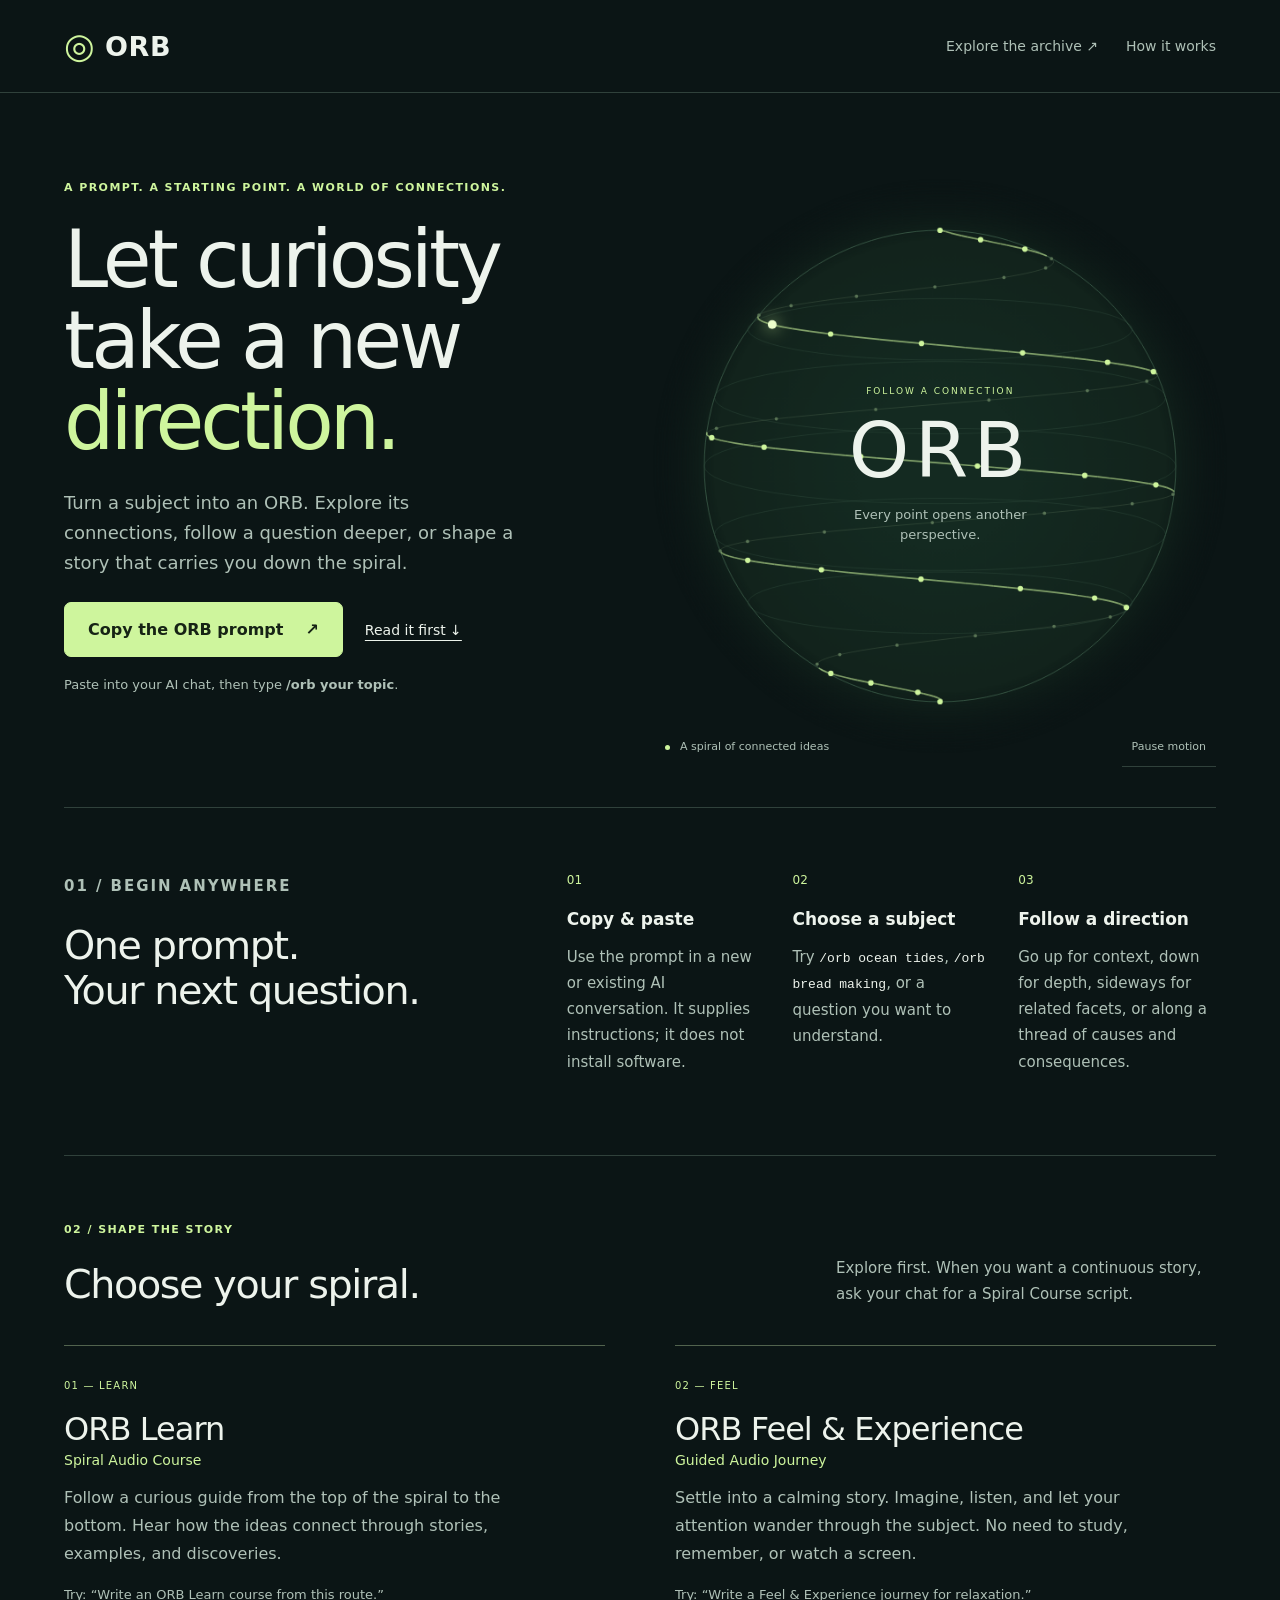
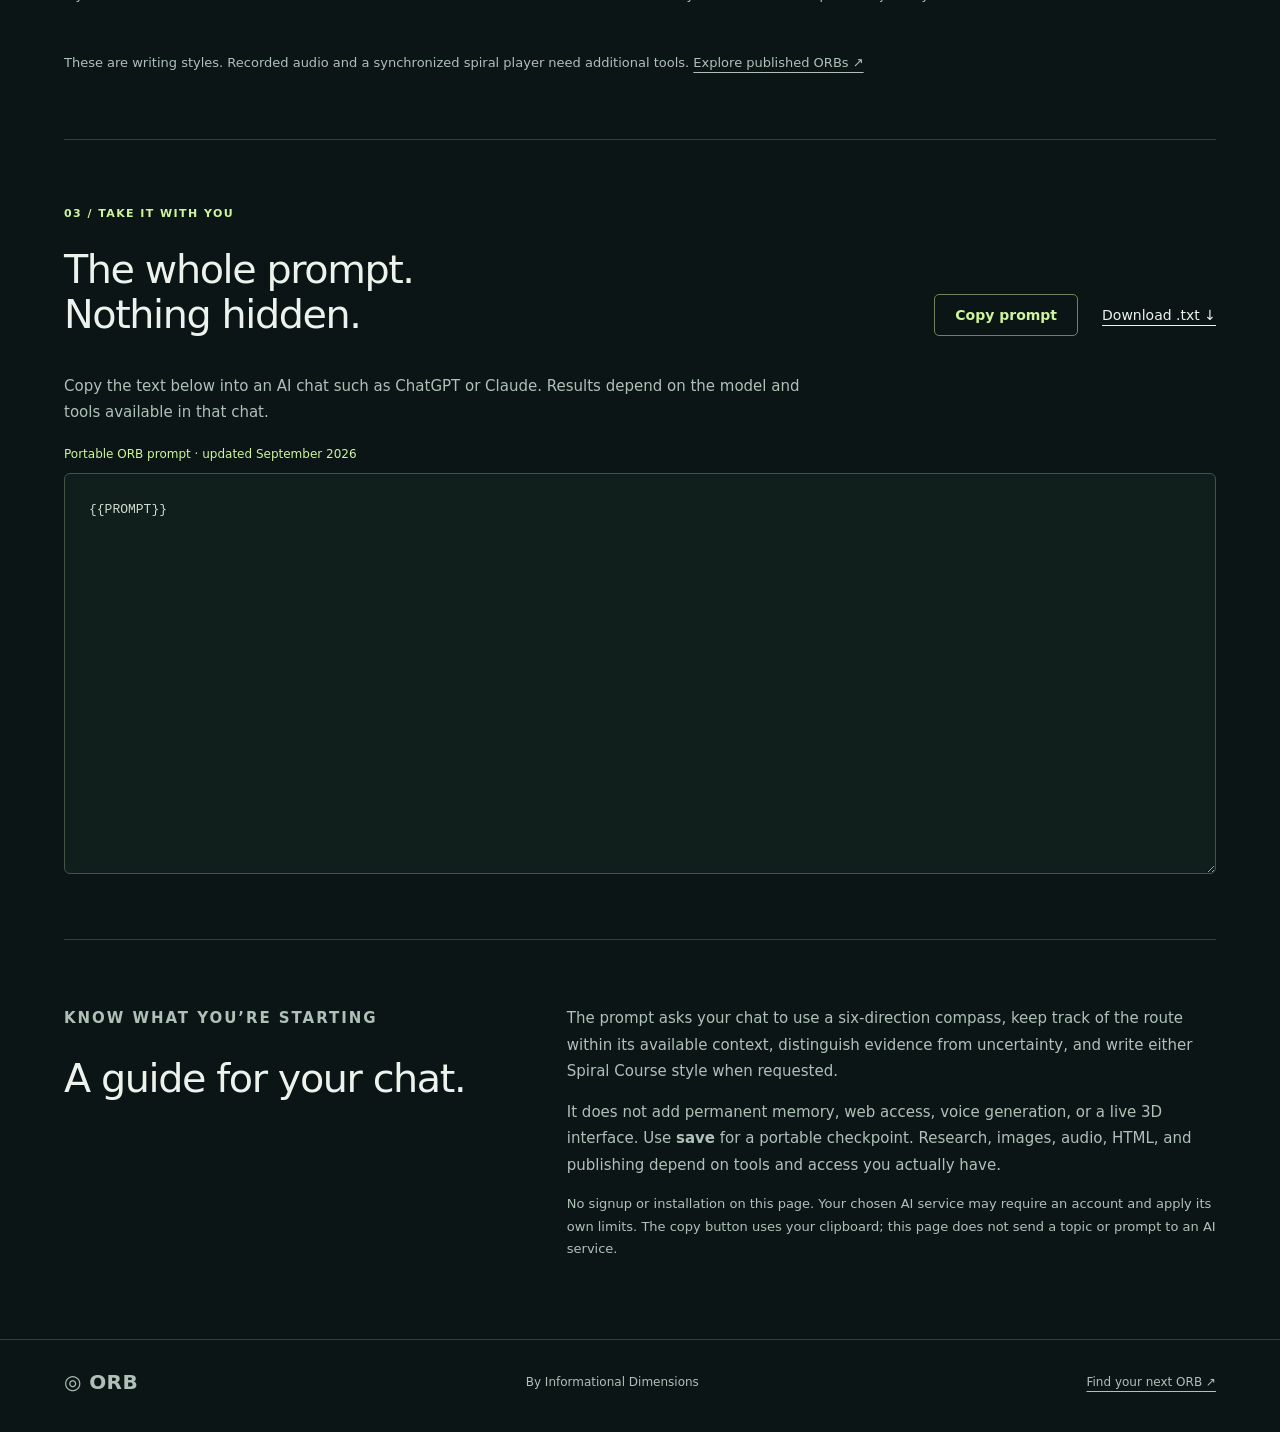
==== page-template.html @ b66f5248 "Revamp shared ORB prompt for Spiral Courses and reliable copying Update the portable prompt with six" ====
<!doctype html>
<html lang="en">
<head>
<meta charset="utf-8"><meta name="viewport" content="width=device-width,initial-scale=1">
<title>ORB · A new direction for your curiosity</title>
<meta name="description" content="Copy the ORB prompt for six-direction chat exploration and two Spiral Course styles: Learn and Feel & Experience. No plugin installation required.">
<link rel="stylesheet" href="style.css">
<link rel="icon" href="favicon.svg" type="image/svg+xml">
</head>
<body>
<a class="skip" href="#prompt">Skip to the prompt</a>
<header><a class="brand" href="./" aria-label="ORB prompt home"><span aria-hidden="true">◎</span> ORB</a><nav aria-label="Main navigation"><a href="https://visualizationcreation.github.io/orb-archive/">Explore the archive ↗</a><a href="#how">How it works</a></nav></header>
<main>
<section class="hero" aria-labelledby="hero-title">
<div class="hero-copy"><p class="eyebrow">A prompt. A starting point. A world of connections.</p><h1 id="hero-title">Let curiosity<br>take a new<br><em>direction.</em></h1><p class="intro">Turn a subject into an ORB. Explore its connections, follow a question deeper, or shape a story that carries you down the spiral.</p><div class="actions"><button class="primary" id="copyButton" type="button" hidden>Copy the ORB prompt <span aria-hidden="true">↗</span></button><a class="text-link" href="#prompt">Read it first ↓</a></div><p class="hint">Paste into your AI chat, then type <strong>/orb your topic</strong>.</p><p id="status" class="status" role="status" aria-live="polite"></p></div>
<figure class="orb-figure"><canvas id="orb" width="700" height="700" aria-hidden="true"></canvas><div class="orb-center" aria-hidden="true"><span>FOLLOW A CONNECTION</span><b>ORB</b><small>Every point opens another perspective.</small></div><figcaption><span><i aria-hidden="true"></i> A spiral of connected ideas</span><button id="motion" type="button" aria-pressed="true" hidden>Pause motion</button></figcaption><noscript><p class="hint">The animated illustration requires JavaScript. The full prompt is available below.</p></noscript></figure>
</section>
<section class="how section" id="how" aria-labelledby="how-title"><div><p class="eyebrow">01 / Begin anywhere</p><h2 id="how-title">One prompt.<br>Your next question.</h2></div><ol><li><b>Copy & paste</b><p>Use the prompt in a new or existing AI conversation. It supplies instructions; it does not install software.</p></li><li><b>Choose a subject</b><p>Try <code>/orb ocean tides</code>, <code>/orb bread making</code>, or a question you want to understand.</p></li><li><b>Follow a direction</b><p>Go up for context, down for depth, sideways for related facets, or along a thread of causes and consequences.</p></li></ol></section>
<section class="modes section" aria-labelledby="modes-title"><div class="section-heading"><div><p class="eyebrow">02 / Shape the story</p><h2 id="modes-title">Choose your spiral.</h2></div><p>Explore first. When you want a continuous story, ask your chat for a Spiral Course script.</p></div><div class="mode-list"><article><span class="mode-number">01 — LEARN</span><h3>ORB Learn</h3><p class="subtitle">Spiral Audio Course</p><p>Follow a curious guide from the top of the spiral to the bottom. Hear how the ideas connect through stories, examples, and discoveries.</p><p class="example">Try: “Write an ORB Learn course from this route.”</p></article><article><span class="mode-number">02 — FEEL</span><h3>ORB Feel &amp; Experience</h3><p class="subtitle">Guided Audio Journey</p><p>Settle into a calming story. Imagine, listen, and let your attention wander through the subject. No need to study, remember, or watch a screen.</p><p class="example">Try: “Write a Feel &amp; Experience journey for relaxation.”</p></article></div><p class="mode-note">These are writing styles. Recorded audio and a synchronized spiral player need additional tools. <a href="https://visualizationcreation.github.io/orb-archive/">Explore published ORBs ↗</a></p></section>
<section class="section prompt-section" id="prompt" aria-labelledby="prompt-title"><div class="section-heading"><div><p class="eyebrow">03 / Take it with you</p><h2 id="prompt-title">The whole prompt.<br>Nothing hidden.</h2></div><div class="prompt-actions"><button class="secondary" id="copyBottom" type="button" hidden>Copy prompt</button><a href="orb-prompt.txt" download="ORB-Spiral-Courses-Prompt.txt">Download .txt ↓</a></div></div><p class="prompt-intro">Copy the text below into an AI chat such as ChatGPT or Claude. Results depend on the model and tools available in that chat.</p><label for="promptText">Portable ORB prompt · updated September 2026</label><textarea id="promptText" readonly spellcheck="false" rows="15">{{PROMPT}}</textarea><p id="manualHint" class="hint" hidden>Automatic copying was blocked. The prompt is selected above. Press Ctrl+C or ⌘C, or touch and hold to copy. You can also download the text file.</p><noscript><p class="hint">Select the prompt and copy it, or use Download .txt. No JavaScript is needed for either option.</p></noscript></section>
<section class="section expectations" aria-labelledby="expect-title"><div><p class="eyebrow">Know what you’re starting</p><h2 id="expect-title">A guide for your chat.</h2></div><div><p>The prompt asks your chat to use a six-direction compass, keep track of the route within its available context, distinguish evidence from uncertainty, and write either Spiral Course style when requested.</p><p>It does not add permanent memory, web access, voice generation, or a live 3D interface. Use <strong>save</strong> for a portable checkpoint. Research, images, audio, HTML, and publishing depend on tools and access you actually have.</p><p class="quiet">No signup or installation on this page. Your chosen AI service may require an account and apply its own limits. The copy button uses your clipboard; this page does not send a topic or prompt to an AI service.</p></div></section>
</main><footer><a class="brand" href="./">◎ ORB</a><span>By Informational Dimensions</span><a href="https://visualizationcreation.github.io/orb-archive/">Find your next ORB ↗</a></footer>
<script src="app.js"></script>
</body></html>
---- style.css ----
:root{color-scheme:dark;--bg:#0b1515;--surface:#111f1e;--text:#edf3ec;--muted:#afc1b7;--accent:#cef59d;--line:#30413b;font-family:'Segoe UI',system-ui,sans-serif;background:var(--bg);color:var(--text)}*{box-sizing:border-box}html{scroll-behavior:smooth;scroll-padding-top:30px}body{margin:0}a{color:inherit;text-underline-offset:5px}button,a{-webkit-tap-highlight-color:transparent}button{font:inherit;cursor:pointer}button:focus-visible,a:focus-visible,textarea:focus-visible{outline:3px solid var(--accent);outline-offset:5px}.skip{position:absolute;left:20px;top:-100px;z-index:10;background:var(--accent);color:var(--bg);padding:12px}.skip:focus{top:12px}header,footer{max-width:1440px;margin:auto;display:flex;align-items:center;justify-content:space-between;gap:24px;padding:26px 5vw}header{border-bottom:1px solid var(--line)}.brand{font-weight:750;letter-spacing:.02em;text-decoration:none;font-size:27px;display:flex;gap:10px;align-items:center}.brand span{color:var(--accent);font-size:35px}nav{display:flex;gap:28px;font-size:14px}nav a{text-decoration:none;color:var(--muted)}nav a:hover{color:var(--text)}main{overflow:hidden}.hero{position:relative;max-width:1440px;min-height:680px;margin:auto;display:grid;grid-template-columns:1.06fr 1fr;align-items:center;padding:64px 5vw 32px;gap:16px}.hero-copy{position:relative;z-index:1}.eyebrow{font-size:11px;line-height:1.6;letter-spacing:.13em;text-transform:uppercase;color:var(--accent);font-weight:650;margin:0 0 24px}h1{font-size:clamp(56px,6.2vw,91px);line-height:1.02;letter-spacing:-.05em;font-weight:520;margin:0}h1 em{font-style:normal;color:var(--accent)}.intro{max-width:450px;font-size:18px;line-height:1.65;color:var(--muted);margin:25px 0}.actions{display:flex;gap:22px;align-items:center;flex-wrap:wrap}.primary{background:var(--accent);color:#162315;border:1px solid var(--accent);padding:17px 23px;border-radius:7px;font-weight:650;display:inline-flex;gap:22px;align-items:center;transition:transform .18s,background .18s}.primary:hover{transform:translateY(-2px);background:#e0ffc0}.text-link{font-size:14px}.hint{font-size:13px;line-height:1.65;color:var(--muted);margin:17px 0}.status{font-size:13px;line-height:1.5;min-height:40px;max-width:440px;color:var(--accent);margin:8px 0 0}.orb-figure{position:relative;align-self:stretch;display:flex;justify-content:center;align-items:center;min-width:0;margin:0}.orb-figure canvas{width:112%;max-width:none;aspect-ratio:1;position:relative;flex-shrink:0}.orb-center{position:absolute;text-align:center;pointer-events:none;display:flex;flex-direction:column;align-items:center;gap:16px;max-width:250px}.orb-center span{font-size:9px;letter-spacing:.22em;color:var(--accent)}.orb-center b{font-size:77px;line-height:1;letter-spacing:.07em;font-weight:450}.orb-center small{max-width:180px;color:var(--muted);font-size:13px;line-height:1.6}figcaption{position:absolute;left:0;right:0;bottom:8px;display:flex;justify-content:space-between;align-items:center;gap:12px;font-size:11px;color:var(--muted)}figcaption i{display:inline-block;width:5px;height:5px;background:var(--accent);border-radius:50%;margin-right:7px}#motion{background:none;color:var(--muted);border:0;border-bottom:1px solid var(--line);padding:10px;font-size:11px;min-height:40px}.section{max-width:1296px;margin:0 auto;padding:65px 0;border-top:1px solid var(--line);width:90%}h2{font-size:clamp(29px,3.1vw,43px);letter-spacing:-.035em;line-height:1.13;font-weight:500;margin:0}.how,.expectations{display:grid;grid-template-columns:1fr 1.5fr;gap:70px}.how ol{margin:0;padding:0;list-style:none;counter-reset:steps;display:grid;grid-template-columns:repeat(3,1fr);gap:28px}.how li:before{counter-increment:steps;content:'0' counter(steps);font-size:12px;color:var(--accent);display:block;margin-bottom:22px}.how b{font-weight:600;font-size:17px}.how p,.expectations p{font-size:15px;line-height:1.75;color:var(--muted)}code{font-size:13px;color:var(--text)}.section-heading{display:flex;justify-content:space-between;gap:40px;align-items:end;margin-bottom:38px}.section-heading>p{max-width:380px;color:var(--muted);font-size:15px;line-height:1.7;margin:0}.mode-list{display:grid;grid-template-columns:1fr 1fr;gap:70px}.mode-list article{position:relative;border-top:1px solid #52634e;padding:28px 0 10px}.mode-number{font-size:10px;letter-spacing:.12em;color:var(--accent)}h3{font-size:clamp(25px,2.5vw,34px);font-weight:500;letter-spacing:-.03em;margin:17px 0 4px}.subtitle{margin:0;color:var(--accent);font-size:14px}.mode-list article>p:not(.subtitle){max-width:480px;line-height:1.75;font-size:16px;color:var(--muted)}.mode-list .example{font-size:13px!important}.mode-note{font-size:13px;line-height:1.7;color:var(--muted);margin:22px 0 0}.mode-note a{white-space:nowrap}.prompt-actions{display:flex;align-items:center;gap:24px;flex-wrap:wrap;font-size:14px}.secondary{background:transparent;color:var(--accent);border:1px solid #70845c;padding:12px 20px;border-radius:5px;font-weight:600}.secondary:hover{background:#203024}.prompt-intro{color:var(--muted);font-size:15px;line-height:1.7;max-width:740px}.prompt-section label{font-size:12px;color:var(--accent);display:block;margin:22px 0 12px}textarea{display:block;width:100%;resize:vertical;min-height:240px;max-height:80vh;background:#101e1c;color:#d0dbd0;border:1px solid #425447;border-radius:6px;padding:24px;font:13px/1.8 ui-monospace,Consolas,monospace;tab-size:2}.expectations .quiet{font-size:13px}.expectations p:first-child{margin-top:0}footer{border-top:1px solid var(--line);font-size:12px;color:var(--muted);padding-top:30px;padding-bottom:38px}footer .brand{font-size:20px}.hero-copy{animation:arrive .65s ease-out both}.orb-figure{animation:arrive 1s .1s ease-out both}[hidden]{display:none!important}@keyframes arrive{from{opacity:0;transform:translateY(12px)}to{opacity:1;transform:translateY(0)}}@media(min-width:1600px){.hero{min-height:760px}}@media(max-width:1000px){.hero{min-height:610px}.how,.expectations{gap:35px;grid-template-columns:1fr 1.6fr}.how ol{gap:18px}.mode-list{gap:40px}.orb-center b{font-size:57px}}@media(max-width:700px){header{padding:17px 6vw}.brand{font-size:23px}nav{gap:16px;font-size:12px}nav a:last-child{display:none}.hero{display:flex;flex-direction:column;padding:38px 6vw 22px;gap:8px}.hero-copy{width:100%}h1{font-size:58px}.eyebrow{font-size:10px;margin-bottom:18px}.intro{font-size:16px;margin:20px 0}.orb-figure{height:330px;width:100%;min-height:330px}.orb-figure canvas{width:370px;max-width:105%;height:370px}.orb-center{gap:11px}.orb-center b{font-size:53px}.orb-center small{font-size:11px}.orb-center span{font-size:8px}figcaption{bottom:0;font-size:10px}.section{width:88%;padding:38px 0}.how,.expectations{grid-template-columns:1fr;gap:28px}.how ol{grid-template-columns:1fr;gap:16px}.how li{position:relative;padding-left:42px}.how li:before{position:absolute;left:0;top:3px}.how p{margin:6px 0}.section-heading{display:block;margin-bottom:28px}.section-heading>p{margin-top:18px}.mode-list{grid-template-columns:1fr;gap:23px}.mode-list article{padding-top:22px}.mode-list article>p:not(.subtitle){font-size:15px}.prompt-actions{margin-top:25px}.mode-note a{white-space:normal}textarea{font-size:12px;padding:16px}.expectations{gap:25px}footer{padding:25px 6vw;flex-wrap:wrap;gap:17px}footer span{margin-left:auto}footer>a:last-child{width:100%}}@media(prefers-reduced-motion:reduce){html{scroll-behavior:auto}*,*:before,*:after{animation:none!important;transition:none!important}}@media print{:root{color-scheme:light}body{background:white;color:black}header,.hero,.how,.modes,.expectations,footer,.prompt-actions,.prompt-intro,.skip,#manualHint{display:none}.section{width:100%;border:0;padding:0}textarea{max-height:none;height:1000px;color:black;background:white;border:0;font-size:10pt}.eyebrow{color:black}}
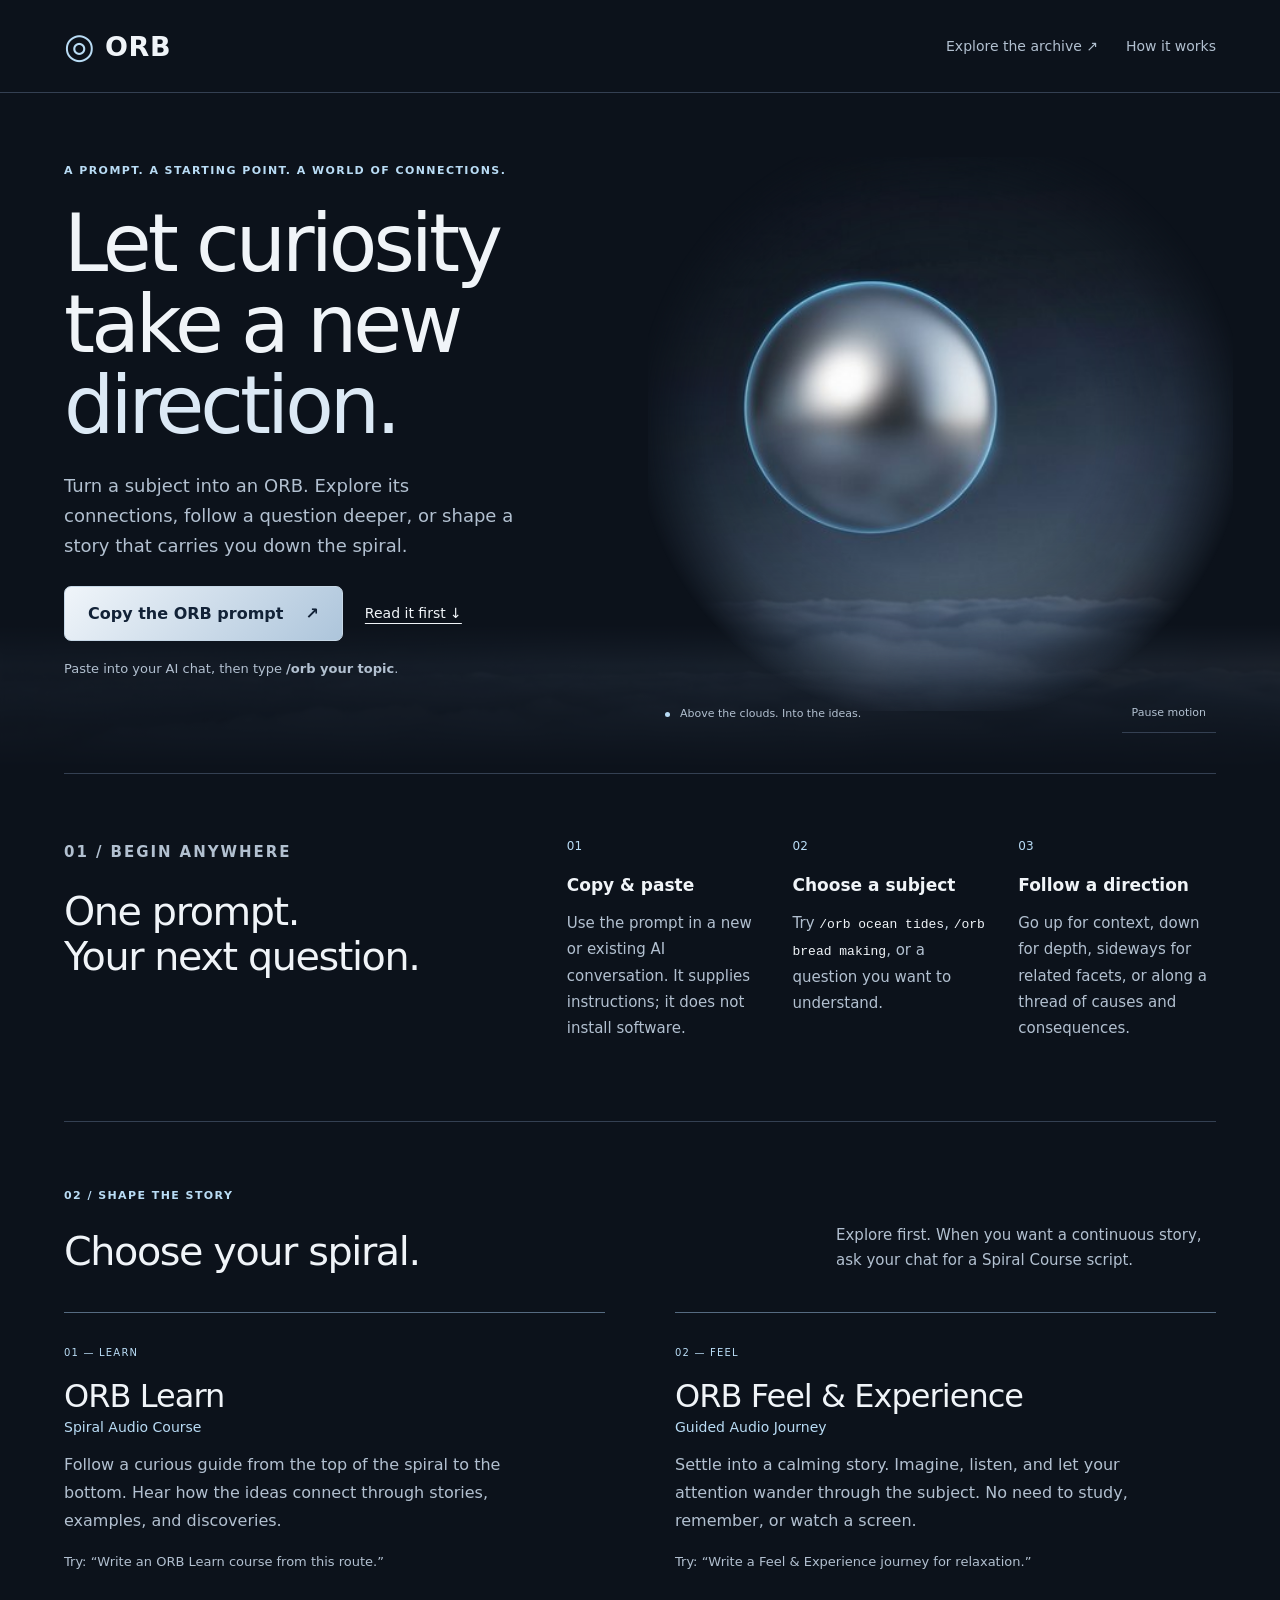
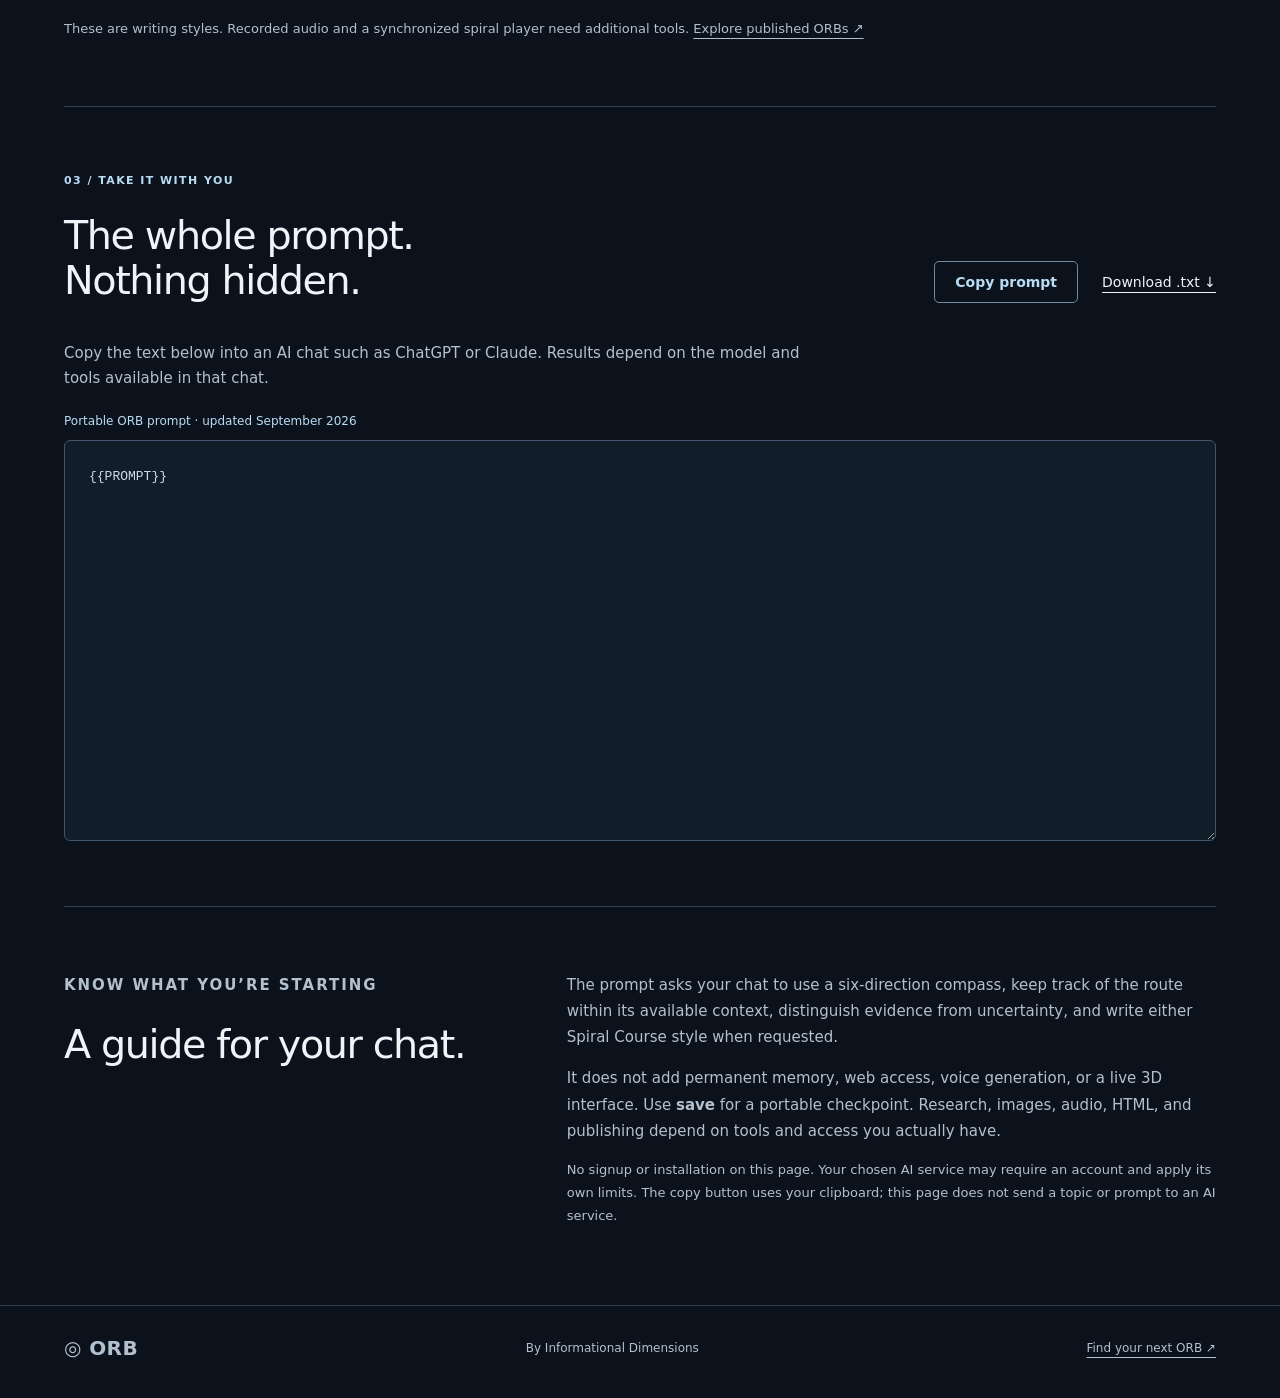
==== commit b5c51532: "Restore ORB steel sphere and clouds identity Reuse the established steel sphere above clouds artwork" ====
--- a/page-template.html
+++ b/page-template.html
@@ -4,7 +4,7 @@
 <meta charset="utf-8"><meta name="viewport" content="width=device-width,initial-scale=1">
 <title>ORB · A new direction for your curiosity</title>
 <meta name="description" content="Copy the ORB prompt for six-direction chat exploration and two Spiral Course styles: Learn and Feel & Experience. No plugin installation required.">
-<link rel="stylesheet" href="style.css">
+<link rel="stylesheet" href="style.css?v=steel-1">
 <link rel="icon" href="favicon.svg" type="image/svg+xml">
 </head>
 <body>
@@ -13,12 +13,12 @@
 <main>
 <section class="hero" aria-labelledby="hero-title">
 <div class="hero-copy"><p class="eyebrow">A prompt. A starting point. A world of connections.</p><h1 id="hero-title">Let curiosity<br>take a new<br><em>direction.</em></h1><p class="intro">Turn a subject into an ORB. Explore its connections, follow a question deeper, or shape a story that carries you down the spiral.</p><div class="actions"><button class="primary" id="copyButton" type="button" hidden>Copy the ORB prompt <span aria-hidden="true">↗</span></button><a class="text-link" href="#prompt">Read it first ↓</a></div><p class="hint">Paste into your AI chat, then type <strong>/orb your topic</strong>.</p><p id="status" class="status" role="status" aria-live="polite"></p></div>
-<figure class="orb-figure"><canvas id="orb" width="700" height="700" aria-hidden="true"></canvas><div class="orb-center" aria-hidden="true"><span>FOLLOW A CONNECTION</span><b>ORB</b><small>Every point opens another perspective.</small></div><figcaption><span><i aria-hidden="true"></i> A spiral of connected ideas</span><button id="motion" type="button" aria-pressed="true" hidden>Pause motion</button></figcaption><noscript><p class="hint">The animated illustration requires JavaScript. The full prompt is available below.</p></noscript></figure>
+<figure class="orb-figure"><div class="steel-scene"><img src="orb-clouds.jpg" alt="A polished steel sphere hovering above a blue-gray sea of clouds." width="1200" height="462" fetchpriority="high"></div><figcaption><span><i aria-hidden="true"></i> Above the clouds. Into the ideas.</span><button id="motion" type="button" aria-pressed="true" hidden>Pause motion</button></figcaption></figure>
 </section>
 <section class="how section" id="how" aria-labelledby="how-title"><div><p class="eyebrow">01 / Begin anywhere</p><h2 id="how-title">One prompt.<br>Your next question.</h2></div><ol><li><b>Copy & paste</b><p>Use the prompt in a new or existing AI conversation. It supplies instructions; it does not install software.</p></li><li><b>Choose a subject</b><p>Try <code>/orb ocean tides</code>, <code>/orb bread making</code>, or a question you want to understand.</p></li><li><b>Follow a direction</b><p>Go up for context, down for depth, sideways for related facets, or along a thread of causes and consequences.</p></li></ol></section>
 <section class="modes section" aria-labelledby="modes-title"><div class="section-heading"><div><p class="eyebrow">02 / Shape the story</p><h2 id="modes-title">Choose your spiral.</h2></div><p>Explore first. When you want a continuous story, ask your chat for a Spiral Course script.</p></div><div class="mode-list"><article><span class="mode-number">01 — LEARN</span><h3>ORB Learn</h3><p class="subtitle">Spiral Audio Course</p><p>Follow a curious guide from the top of the spiral to the bottom. Hear how the ideas connect through stories, examples, and discoveries.</p><p class="example">Try: “Write an ORB Learn course from this route.”</p></article><article><span class="mode-number">02 — FEEL</span><h3>ORB Feel &amp; Experience</h3><p class="subtitle">Guided Audio Journey</p><p>Settle into a calming story. Imagine, listen, and let your attention wander through the subject. No need to study, remember, or watch a screen.</p><p class="example">Try: “Write a Feel &amp; Experience journey for relaxation.”</p></article></div><p class="mode-note">These are writing styles. Recorded audio and a synchronized spiral player need additional tools. <a href="https://visualizationcreation.github.io/orb-archive/">Explore published ORBs ↗</a></p></section>
 <section class="section prompt-section" id="prompt" aria-labelledby="prompt-title"><div class="section-heading"><div><p class="eyebrow">03 / Take it with you</p><h2 id="prompt-title">The whole prompt.<br>Nothing hidden.</h2></div><div class="prompt-actions"><button class="secondary" id="copyBottom" type="button" hidden>Copy prompt</button><a href="orb-prompt.txt" download="ORB-Spiral-Courses-Prompt.txt">Download .txt ↓</a></div></div><p class="prompt-intro">Copy the text below into an AI chat such as ChatGPT or Claude. Results depend on the model and tools available in that chat.</p><label for="promptText">Portable ORB prompt · updated September 2026</label><textarea id="promptText" readonly spellcheck="false" rows="15">{{PROMPT}}</textarea><p id="manualHint" class="hint" hidden>Automatic copying was blocked. The prompt is selected above. Press Ctrl+C or ⌘C, or touch and hold to copy. You can also download the text file.</p><noscript><p class="hint">Select the prompt and copy it, or use Download .txt. No JavaScript is needed for either option.</p></noscript></section>
 <section class="section expectations" aria-labelledby="expect-title"><div><p class="eyebrow">Know what you’re starting</p><h2 id="expect-title">A guide for your chat.</h2></div><div><p>The prompt asks your chat to use a six-direction compass, keep track of the route within its available context, distinguish evidence from uncertainty, and write either Spiral Course style when requested.</p><p>It does not add permanent memory, web access, voice generation, or a live 3D interface. Use <strong>save</strong> for a portable checkpoint. Research, images, audio, HTML, and publishing depend on tools and access you actually have.</p><p class="quiet">No signup or installation on this page. Your chosen AI service may require an account and apply its own limits. The copy button uses your clipboard; this page does not send a topic or prompt to an AI service.</p></div></section>
 </main><footer><a class="brand" href="./">◎ ORB</a><span>By Informational Dimensions</span><a href="https://visualizationcreation.github.io/orb-archive/">Find your next ORB ↗</a></footer>
-<script src="app.js"></script>
+<script src="app.js?v=steel-1"></script>
 </body></html>
--- a/style.css
+++ b/style.css
@@ -1 +1,13 @@
-:root{color-scheme:dark;--bg:#0b1515;--surface:#111f1e;--text:#edf3ec;--muted:#afc1b7;--accent:#cef59d;--line:#30413b;font-family:'Segoe UI',system-ui,sans-serif;background:var(--bg);color:var(--text)}*{box-sizing:border-box}html{scroll-behavior:smooth;scroll-padding-top:30px}body{margin:0}a{color:inherit;text-underline-offset:5px}button,a{-webkit-tap-highlight-color:transparent}button{font:inherit;cursor:pointer}button:focus-visible,a:focus-visible,textarea:focus-visible{outline:3px solid var(--accent);outline-offset:5px}.skip{position:absolute;left:20px;top:-100px;z-index:10;background:var(--accent);color:var(--bg);padding:12px}.skip:focus{top:12px}header,footer{max-width:1440px;margin:auto;display:flex;align-items:center;justify-content:space-between;gap:24px;padding:26px 5vw}header{border-bottom:1px solid var(--line)}.brand{font-weight:750;letter-spacing:.02em;text-decoration:none;font-size:27px;display:flex;gap:10px;align-items:center}.brand span{color:var(--accent);font-size:35px}nav{display:flex;gap:28px;font-size:14px}nav a{text-decoration:none;color:var(--muted)}nav a:hover{color:var(--text)}main{overflow:hidden}.hero{position:relative;max-width:1440px;min-height:680px;margin:auto;display:grid;grid-template-columns:1.06fr 1fr;align-items:center;padding:64px 5vw 32px;gap:16px}.hero-copy{position:relative;z-index:1}.eyebrow{font-size:11px;line-height:1.6;letter-spacing:.13em;text-transform:uppercase;color:var(--accent);font-weight:650;margin:0 0 24px}h1{font-size:clamp(56px,6.2vw,91px);line-height:1.02;letter-spacing:-.05em;font-weight:520;margin:0}h1 em{font-style:normal;color:var(--accent)}.intro{max-width:450px;font-size:18px;line-height:1.65;color:var(--muted);margin:25px 0}.actions{display:flex;gap:22px;align-items:center;flex-wrap:wrap}.primary{background:var(--accent);color:#162315;border:1px solid var(--accent);padding:17px 23px;border-radius:7px;font-weight:650;display:inline-flex;gap:22px;align-items:center;transition:transform .18s,background .18s}.primary:hover{transform:translateY(-2px);background:#e0ffc0}.text-link{font-size:14px}.hint{font-size:13px;line-height:1.65;color:var(--muted);margin:17px 0}.status{font-size:13px;line-height:1.5;min-height:40px;max-width:440px;color:var(--accent);margin:8px 0 0}.orb-figure{position:relative;align-self:stretch;display:flex;justify-content:center;align-items:center;min-width:0;margin:0}.orb-figure canvas{width:112%;max-width:none;aspect-ratio:1;position:relative;flex-shrink:0}.orb-center{position:absolute;text-align:center;pointer-events:none;display:flex;flex-direction:column;align-items:center;gap:16px;max-width:250px}.orb-center span{font-size:9px;letter-spacing:.22em;color:var(--accent)}.orb-center b{font-size:77px;line-height:1;letter-spacing:.07em;font-weight:450}.orb-center small{max-width:180px;color:var(--muted);font-size:13px;line-height:1.6}figcaption{position:absolute;left:0;right:0;bottom:8px;display:flex;justify-content:space-between;align-items:center;gap:12px;font-size:11px;color:var(--muted)}figcaption i{display:inline-block;width:5px;height:5px;background:var(--accent);border-radius:50%;margin-right:7px}#motion{background:none;color:var(--muted);border:0;border-bottom:1px solid var(--line);padding:10px;font-size:11px;min-height:40px}.section{max-width:1296px;margin:0 auto;padding:65px 0;border-top:1px solid var(--line);width:90%}h2{font-size:clamp(29px,3.1vw,43px);letter-spacing:-.035em;line-height:1.13;font-weight:500;margin:0}.how,.expectations{display:grid;grid-template-columns:1fr 1.5fr;gap:70px}.how ol{margin:0;padding:0;list-style:none;counter-reset:steps;display:grid;grid-template-columns:repeat(3,1fr);gap:28px}.how li:before{counter-increment:steps;content:'0' counter(steps);font-size:12px;color:var(--accent);display:block;margin-bottom:22px}.how b{font-weight:600;font-size:17px}.how p,.expectations p{font-size:15px;line-height:1.75;color:var(--muted)}code{font-size:13px;color:var(--text)}.section-heading{display:flex;justify-content:space-between;gap:40px;align-items:end;margin-bottom:38px}.section-heading>p{max-width:380px;color:var(--muted);font-size:15px;line-height:1.7;margin:0}.mode-list{display:grid;grid-template-columns:1fr 1fr;gap:70px}.mode-list article{position:relative;border-top:1px solid #52634e;padding:28px 0 10px}.mode-number{font-size:10px;letter-spacing:.12em;color:var(--accent)}h3{font-size:clamp(25px,2.5vw,34px);font-weight:500;letter-spacing:-.03em;margin:17px 0 4px}.subtitle{margin:0;color:var(--accent);font-size:14px}.mode-list article>p:not(.subtitle){max-width:480px;line-height:1.75;font-size:16px;color:var(--muted)}.mode-list .example{font-size:13px!important}.mode-note{font-size:13px;line-height:1.7;color:var(--muted);margin:22px 0 0}.mode-note a{white-space:nowrap}.prompt-actions{display:flex;align-items:center;gap:24px;flex-wrap:wrap;font-size:14px}.secondary{background:transparent;color:var(--accent);border:1px solid #70845c;padding:12px 20px;border-radius:5px;font-weight:600}.secondary:hover{background:#203024}.prompt-intro{color:var(--muted);font-size:15px;line-height:1.7;max-width:740px}.prompt-section label{font-size:12px;color:var(--accent);display:block;margin:22px 0 12px}textarea{display:block;width:100%;resize:vertical;min-height:240px;max-height:80vh;background:#101e1c;color:#d0dbd0;border:1px solid #425447;border-radius:6px;padding:24px;font:13px/1.8 ui-monospace,Consolas,monospace;tab-size:2}.expectations .quiet{font-size:13px}.expectations p:first-child{margin-top:0}footer{border-top:1px solid var(--line);font-size:12px;color:var(--muted);padding-top:30px;padding-bottom:38px}footer .brand{font-size:20px}.hero-copy{animation:arrive .65s ease-out both}.orb-figure{animation:arrive 1s .1s ease-out both}[hidden]{display:none!important}@keyframes arrive{from{opacity:0;transform:translateY(12px)}to{opacity:1;transform:translateY(0)}}@media(min-width:1600px){.hero{min-height:760px}}@media(max-width:1000px){.hero{min-height:610px}.how,.expectations{gap:35px;grid-template-columns:1fr 1.6fr}.how ol{gap:18px}.mode-list{gap:40px}.orb-center b{font-size:57px}}@media(max-width:700px){header{padding:17px 6vw}.brand{font-size:23px}nav{gap:16px;font-size:12px}nav a:last-child{display:none}.hero{display:flex;flex-direction:column;padding:38px 6vw 22px;gap:8px}.hero-copy{width:100%}h1{font-size:58px}.eyebrow{font-size:10px;margin-bottom:18px}.intro{font-size:16px;margin:20px 0}.orb-figure{height:330px;width:100%;min-height:330px}.orb-figure canvas{width:370px;max-width:105%;height:370px}.orb-center{gap:11px}.orb-center b{font-size:53px}.orb-center small{font-size:11px}.orb-center span{font-size:8px}figcaption{bottom:0;font-size:10px}.section{width:88%;padding:38px 0}.how,.expectations{grid-template-columns:1fr;gap:28px}.how ol{grid-template-columns:1fr;gap:16px}.how li{position:relative;padding-left:42px}.how li:before{position:absolute;left:0;top:3px}.how p{margin:6px 0}.section-heading{display:block;margin-bottom:28px}.section-heading>p{margin-top:18px}.mode-list{grid-template-columns:1fr;gap:23px}.mode-list article{padding-top:22px}.mode-list article>p:not(.subtitle){font-size:15px}.prompt-actions{margin-top:25px}.mode-note a{white-space:normal}textarea{font-size:12px;padding:16px}.expectations{gap:25px}footer{padding:25px 6vw;flex-wrap:wrap;gap:17px}footer span{margin-left:auto}footer>a:last-child{width:100%}}@media(prefers-reduced-motion:reduce){html{scroll-behavior:auto}*,*:before,*:after{animation:none!important;transition:none!important}}@media print{:root{color-scheme:light}body{background:white;color:black}header,.hero,.how,.modes,.expectations,footer,.prompt-actions,.prompt-intro,.skip,#manualHint{display:none}.section{width:100%;border:0;padding:0}textarea{max-height:none;height:1000px;color:black;background:white;border:0;font-size:10pt}.eyebrow{color:black}}
+:root{color-scheme:dark;--bg:#0c121b;--surface:#151e2a;--text:#f0f4f8;--muted:#b2c0d0;--accent:#b9dcf5;--line:#344052;font-family:'Segoe UI',system-ui,sans-serif;background:var(--bg);color:var(--text)}*{box-sizing:border-box}html{scroll-behavior:smooth;scroll-padding-top:30px}body{margin:0}a{color:inherit;text-underline-offset:5px}button,a{-webkit-tap-highlight-color:transparent}button{font:inherit;cursor:pointer}button:focus-visible,a:focus-visible,textarea:focus-visible{outline:3px solid var(--accent);outline-offset:5px}.skip{position:absolute;left:20px;top:-100px;z-index:10;background:var(--accent);color:var(--bg);padding:12px}.skip:focus{top:12px}header,footer{max-width:1440px;margin:auto;display:flex;align-items:center;justify-content:space-between;gap:24px;padding:26px 5vw}header{border-bottom:1px solid var(--line)}.brand{font-weight:750;letter-spacing:.02em;text-decoration:none;font-size:27px;display:flex;gap:10px;align-items:center}.brand span{color:var(--accent);font-size:35px}nav{display:flex;gap:28px;font-size:14px}nav a{text-decoration:none;color:var(--muted)}nav a:hover{color:var(--text)}main{overflow:hidden}.hero{position:relative;max-width:1440px;min-height:680px;margin:auto;display:grid;grid-template-columns:1.06fr 1fr;align-items:center;padding:64px 5vw 32px;gap:16px}.hero-copy{position:relative;z-index:1}.eyebrow{font-size:11px;line-height:1.6;letter-spacing:.13em;text-transform:uppercase;color:var(--accent);font-weight:650;margin:0 0 24px}h1{font-size:clamp(56px,6.2vw,91px);line-height:1.02;letter-spacing:-.05em;font-weight:520;margin:0}h1 em{font-style:normal;color:var(--accent)}.intro{max-width:450px;font-size:18px;line-height:1.65;color:var(--muted);margin:25px 0}.actions{display:flex;gap:22px;align-items:center;flex-wrap:wrap}.primary{background:var(--accent);color:#142334;border:1px solid var(--accent);padding:17px 23px;border-radius:7px;font-weight:650;display:inline-flex;gap:22px;align-items:center;transition:transform .18s,background .18s}.primary:hover{transform:translateY(-2px);background:#e1f0fb}.text-link{font-size:14px}.hint{font-size:13px;line-height:1.65;color:var(--muted);margin:17px 0}.status{font-size:13px;line-height:1.5;min-height:40px;max-width:440px;color:var(--accent);margin:8px 0 0}.orb-figure{position:relative;align-self:stretch;display:flex;justify-content:center;align-items:center;min-width:0;margin:0}.orb-figure canvas{width:112%;max-width:none;aspect-ratio:1;position:relative;flex-shrink:0}.orb-center{position:absolute;text-align:center;pointer-events:none;display:flex;flex-direction:column;align-items:center;gap:16px;max-width:250px}.orb-center span{font-size:9px;letter-spacing:.22em;color:var(--accent)}.orb-center b{font-size:77px;line-height:1;letter-spacing:.07em;font-weight:450}.orb-center small{max-width:180px;color:var(--muted);font-size:13px;line-height:1.6}figcaption{position:absolute;left:0;right:0;bottom:8px;display:flex;justify-content:space-between;align-items:center;gap:12px;font-size:11px;color:var(--muted)}figcaption i{display:inline-block;width:5px;height:5px;background:var(--accent);border-radius:50%;margin-right:7px}#motion{background:none;color:var(--muted);border:0;border-bottom:1px solid var(--line);padding:10px;font-size:11px;min-height:40px}.section{max-width:1296px;margin:0 auto;padding:65px 0;border-top:1px solid var(--line);width:90%}h2{font-size:clamp(29px,3.1vw,43px);letter-spacing:-.035em;line-height:1.13;font-weight:500;margin:0}.how,.expectations{display:grid;grid-template-columns:1fr 1.5fr;gap:70px}.how ol{margin:0;padding:0;list-style:none;counter-reset:steps;display:grid;grid-template-columns:repeat(3,1fr);gap:28px}.how li:before{counter-increment:steps;content:'0' counter(steps);font-size:12px;color:var(--accent);display:block;margin-bottom:22px}.how b{font-weight:600;font-size:17px}.how p,.expectations p{font-size:15px;line-height:1.75;color:var(--muted)}code{font-size:13px;color:var(--text)}.section-heading{display:flex;justify-content:space-between;gap:40px;align-items:end;margin-bottom:38px}.section-heading>p{max-width:380px;color:var(--muted);font-size:15px;line-height:1.7;margin:0}.mode-list{display:grid;grid-template-columns:1fr 1fr;gap:70px}.mode-list article{position:relative;border-top:1px solid #566b81;padding:28px 0 10px}.mode-number{font-size:10px;letter-spacing:.12em;color:var(--accent)}h3{font-size:clamp(25px,2.5vw,34px);font-weight:500;letter-spacing:-.03em;margin:17px 0 4px}.subtitle{margin:0;color:var(--accent);font-size:14px}.mode-list article>p:not(.subtitle){max-width:480px;line-height:1.75;font-size:16px;color:var(--muted)}.mode-list .example{font-size:13px!important}.mode-note{font-size:13px;line-height:1.7;color:var(--muted);margin:22px 0 0}.mode-note a{white-space:nowrap}.prompt-actions{display:flex;align-items:center;gap:24px;flex-wrap:wrap;font-size:14px}.secondary{background:transparent;color:var(--accent);border:1px solid #6b8aa6;padding:12px 20px;border-radius:5px;font-weight:600}.secondary:hover{background:#1b2d40}.prompt-intro{color:var(--muted);font-size:15px;line-height:1.7;max-width:740px}.prompt-section label{font-size:12px;color:var(--accent);display:block;margin:22px 0 12px}textarea{display:block;width:100%;resize:vertical;min-height:240px;max-height:80vh;background:#121d2a;color:#d3dce8;border:1px solid #41566e;border-radius:6px;padding:24px;font:13px/1.8 ui-monospace,Consolas,monospace;tab-size:2}.expectations .quiet{font-size:13px}.expectations p:first-child{margin-top:0}footer{border-top:1px solid var(--line);font-size:12px;color:var(--muted);padding-top:30px;padding-bottom:38px}footer .brand{font-size:20px}.hero-copy{animation:arrive .65s ease-out both}.orb-figure{animation:arrive 1s .1s ease-out both}[hidden]{display:none!important}@keyframes arrive{from{opacity:0;transform:translateY(12px)}to{opacity:1;transform:translateY(0)}}@media(min-width:1600px){.hero{min-height:760px}}@media(max-width:1000px){.hero{min-height:610px}.how,.expectations{gap:35px;grid-template-columns:1fr 1.6fr}.how ol{gap:18px}.mode-list{gap:40px}.orb-center b{font-size:57px}}@media(max-width:700px){header{padding:17px 6vw}.brand{font-size:23px}nav{gap:16px;font-size:12px}nav a:last-child{display:none}.hero{display:flex;flex-direction:column;padding:38px 6vw 22px;gap:8px}.hero-copy{width:100%}h1{font-size:58px}.eyebrow{font-size:10px;margin-bottom:18px}.intro{font-size:16px;margin:20px 0}.orb-figure{height:330px;width:100%;min-height:330px}.orb-figure canvas{width:370px;max-width:105%;height:370px}.orb-center{gap:11px}.orb-center b{font-size:53px}.orb-center small{font-size:11px}.orb-center span{font-size:8px}figcaption{bottom:0;font-size:10px}.section{width:88%;padding:38px 0}.how,.expectations{grid-template-columns:1fr;gap:28px}.how ol{grid-template-columns:1fr;gap:16px}.how li{position:relative;padding-left:42px}.how li:before{position:absolute;left:0;top:3px}.how p{margin:6px 0}.section-heading{display:block;margin-bottom:28px}.section-heading>p{margin-top:18px}.mode-list{grid-template-columns:1fr;gap:23px}.mode-list article{padding-top:22px}.mode-list article>p:not(.subtitle){font-size:15px}.prompt-actions{margin-top:25px}.mode-note a{white-space:normal}textarea{font-size:12px;padding:16px}.expectations{gap:25px}footer{padding:25px 6vw;flex-wrap:wrap;gap:17px}footer span{margin-left:auto}footer>a:last-child{width:100%}}@media(prefers-reduced-motion:reduce){html{scroll-behavior:auto}*,*:before,*:after{animation:none!important;transition:none!important}}@media print{:root{color-scheme:light}body{background:white;color:black}header,.hero,.how,.modes,.expectations,footer,.prompt-actions,.prompt-intro,.skip,#manualHint{display:none}.section{width:100%;border:0;padding:0}textarea{max-height:none;height:1000px;color:black;background:white;border:0;font-size:10pt}.eyebrow{color:black}}
+
+/* Shared ORB identity: polished steel above clouds. */
+.hero:before{content:"";position:absolute;inset:auto 0 0;height:150px;background:linear-gradient(0deg,#0c121b 2%,#0c121b33 72%,#0c121b 100%),url("orb-clouds.jpg") center bottom/100% auto no-repeat;opacity:.26;pointer-events:none}
+.orb-figure{min-height:560px;isolation:isolate}
+.steel-scene{position:absolute;inset:0 -3% 30px;overflow:hidden;mask-image:radial-gradient(ellipse at 50% 48%,#000 38%,rgba(0,0,0,.7) 57%,transparent 74%)}
+.steel-scene img{display:block;width:100%;height:100%;object-fit:cover;object-position:85% center;animation:steel-drift 16s ease-in-out infinite;transform:scale(1.02)}
+.orb-figure.motion-paused .steel-scene img{animation-play-state:paused}
+.primary{background:linear-gradient(135deg,#f0f5fa,#adc5db);border-color:#c6d7e6;color:#122237}
+.primary:hover{background:linear-gradient(135deg,#fff,#c6def2)}
+h1 em{color:#dce9f5}
+@keyframes steel-drift{0%,100%{transform:scale(1.02) translateY(0)}50%{transform:scale(1.045) translateY(-5px)}}
+@media(max-width:700px){.orb-figure{height:350px;min-height:350px}.steel-scene{inset:-10px -7% 15px}.steel-scene img{object-position:85% center}.hero:before{height:110px;background-size:auto,auto 260px}}
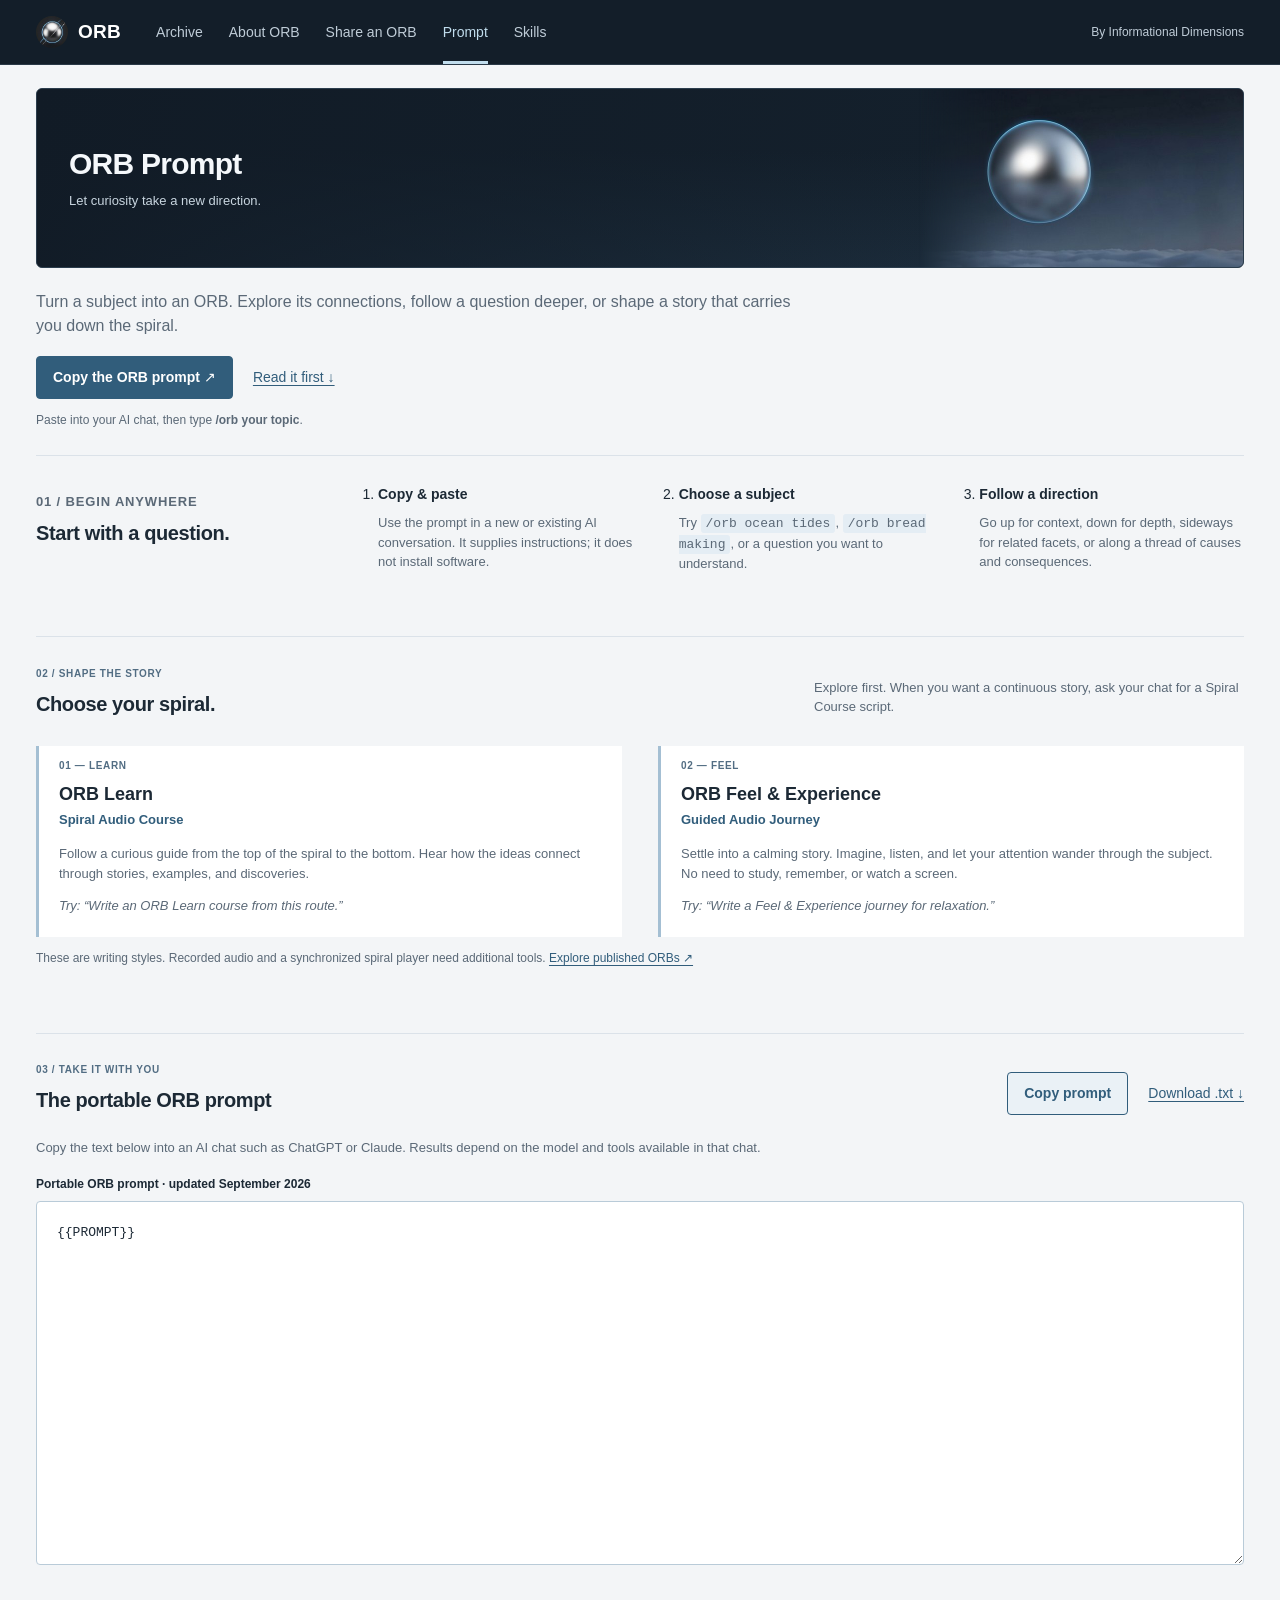
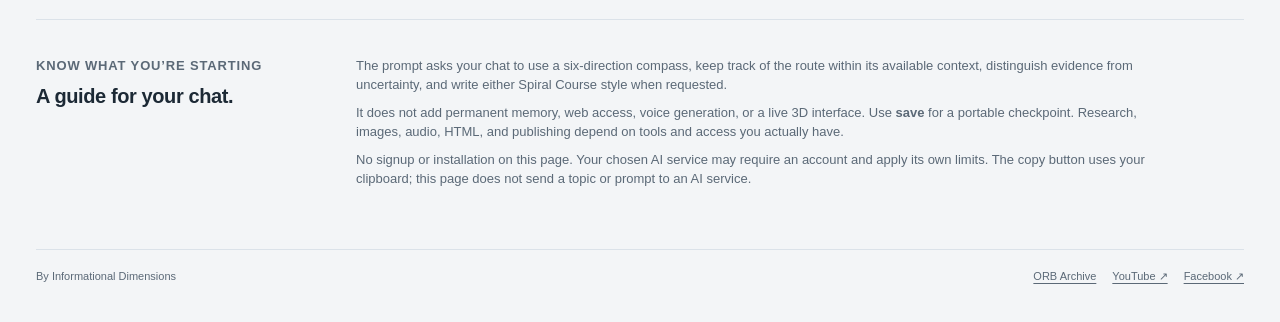
==== commit a3989912: "Match ORB prompt to the shared archive design" ====
--- a/page-template.html
+++ b/page-template.html
@@ -1,24 +1,22 @@
-<!doctype html>
-<html lang="en">
-<head>
-<meta charset="utf-8"><meta name="viewport" content="width=device-width,initial-scale=1">
-<title>ORB · A new direction for your curiosity</title>
-<meta name="description" content="Copy the ORB prompt for six-direction chat exploration and two Spiral Course styles: Learn and Feel & Experience. No plugin installation required.">
-<link rel="stylesheet" href="style.css?v=steel-1">
-<link rel="icon" href="favicon.svg" type="image/svg+xml">
-</head>
-<body>
-<a class="skip" href="#prompt">Skip to the prompt</a>
-<header><a class="brand" href="./" aria-label="ORB prompt home"><span aria-hidden="true">◎</span> ORB</a><nav aria-label="Main navigation"><a href="https://visualizationcreation.github.io/orb-archive/">Explore the archive ↗</a><a href="#how">How it works</a></nav></header>
-<main>
-<section class="hero" aria-labelledby="hero-title">
-<div class="hero-copy"><p class="eyebrow">A prompt. A starting point. A world of connections.</p><h1 id="hero-title">Let curiosity<br>take a new<br><em>direction.</em></h1><p class="intro">Turn a subject into an ORB. Explore its connections, follow a question deeper, or shape a story that carries you down the spiral.</p><div class="actions"><button class="primary" id="copyButton" type="button" hidden>Copy the ORB prompt <span aria-hidden="true">↗</span></button><a class="text-link" href="#prompt">Read it first ↓</a></div><p class="hint">Paste into your AI chat, then type <strong>/orb your topic</strong>.</p><p id="status" class="status" role="status" aria-live="polite"></p></div>
-<figure class="orb-figure"><div class="steel-scene"><img src="orb-clouds.jpg" alt="A polished steel sphere hovering above a blue-gray sea of clouds." width="1200" height="462" fetchpriority="high"></div><figcaption><span><i aria-hidden="true"></i> Above the clouds. Into the ideas.</span><button id="motion" type="button" aria-pressed="true" hidden>Pause motion</button></figcaption></figure>
-</section>
-<section class="how section" id="how" aria-labelledby="how-title"><div><p class="eyebrow">01 / Begin anywhere</p><h2 id="how-title">One prompt.<br>Your next question.</h2></div><ol><li><b>Copy & paste</b><p>Use the prompt in a new or existing AI conversation. It supplies instructions; it does not install software.</p></li><li><b>Choose a subject</b><p>Try <code>/orb ocean tides</code>, <code>/orb bread making</code>, or a question you want to understand.</p></li><li><b>Follow a direction</b><p>Go up for context, down for depth, sideways for related facets, or along a thread of causes and consequences.</p></li></ol></section>
-<section class="modes section" aria-labelledby="modes-title"><div class="section-heading"><div><p class="eyebrow">02 / Shape the story</p><h2 id="modes-title">Choose your spiral.</h2></div><p>Explore first. When you want a continuous story, ask your chat for a Spiral Course script.</p></div><div class="mode-list"><article><span class="mode-number">01 — LEARN</span><h3>ORB Learn</h3><p class="subtitle">Spiral Audio Course</p><p>Follow a curious guide from the top of the spiral to the bottom. Hear how the ideas connect through stories, examples, and discoveries.</p><p class="example">Try: “Write an ORB Learn course from this route.”</p></article><article><span class="mode-number">02 — FEEL</span><h3>ORB Feel &amp; Experience</h3><p class="subtitle">Guided Audio Journey</p><p>Settle into a calming story. Imagine, listen, and let your attention wander through the subject. No need to study, remember, or watch a screen.</p><p class="example">Try: “Write a Feel &amp; Experience journey for relaxation.”</p></article></div><p class="mode-note">These are writing styles. Recorded audio and a synchronized spiral player need additional tools. <a href="https://visualizationcreation.github.io/orb-archive/">Explore published ORBs ↗</a></p></section>
-<section class="section prompt-section" id="prompt" aria-labelledby="prompt-title"><div class="section-heading"><div><p class="eyebrow">03 / Take it with you</p><h2 id="prompt-title">The whole prompt.<br>Nothing hidden.</h2></div><div class="prompt-actions"><button class="secondary" id="copyBottom" type="button" hidden>Copy prompt</button><a href="orb-prompt.txt" download="ORB-Spiral-Courses-Prompt.txt">Download .txt ↓</a></div></div><p class="prompt-intro">Copy the text below into an AI chat such as ChatGPT or Claude. Results depend on the model and tools available in that chat.</p><label for="promptText">Portable ORB prompt · updated September 2026</label><textarea id="promptText" readonly spellcheck="false" rows="15">{{PROMPT}}</textarea><p id="manualHint" class="hint" hidden>Automatic copying was blocked. The prompt is selected above. Press Ctrl+C or ⌘C, or touch and hold to copy. You can also download the text file.</p><noscript><p class="hint">Select the prompt and copy it, or use Download .txt. No JavaScript is needed for either option.</p></noscript></section>
-<section class="section expectations" aria-labelledby="expect-title"><div><p class="eyebrow">Know what you’re starting</p><h2 id="expect-title">A guide for your chat.</h2></div><div><p>The prompt asks your chat to use a six-direction compass, keep track of the route within its available context, distinguish evidence from uncertainty, and write either Spiral Course style when requested.</p><p>It does not add permanent memory, web access, voice generation, or a live 3D interface. Use <strong>save</strong> for a portable checkpoint. Research, images, audio, HTML, and publishing depend on tools and access you actually have.</p><p class="quiet">No signup or installation on this page. Your chosen AI service may require an account and apply its own limits. The copy button uses your clipboard; this page does not send a topic or prompt to an AI service.</p></div></section>
-</main><footer><a class="brand" href="./">◎ ORB</a><span>By Informational Dimensions</span><a href="https://visualizationcreation.github.io/orb-archive/">Find your next ORB ↗</a></footer>
-<script src="app.js?v=steel-1"></script>
-</body></html>
+<!doctype html>
+<html lang="en">
+<head>
+<meta charset="utf-8"><meta name="viewport" content="width=device-width,initial-scale=1">
+<title>ORB · A new direction for your curiosity</title>
+<meta name="description" content="Copy the ORB prompt for six-direction chat exploration and two Spiral Course styles: Learn and Feel & Experience. No plugin installation required.">
+<link rel="stylesheet" href="site-shell.css?v=unified-1"><link rel="stylesheet" href="style.css?v=unified-1">
+<link rel="icon" href="favicon.svg" type="image/svg+xml">
+</head>
+<body>
+<a class="skip" href="#prompt">Skip to the prompt</a>
+<header class="site-header"><div class="header-inner"><a class="brand" href="https://visualizationcreation.github.io/orb-archive/" aria-label="ORB archive home">ORB</a><nav class="nav" aria-label="Main navigation"><a href="https://visualizationcreation.github.io/orb-archive/">Archive</a><a href="https://visualizationcreation.github.io/orb-archive/about.html">About ORB</a><a href="https://visualizationcreation.github.io/orb-archive/#share">Share an ORB</a><a href="https://visualizationcreation.github.io/orbbasic/" aria-current="page">Prompt</a><a href="https://visualizationcreation.github.io/orbplugin/">Skills</a></nav><span class="attribution">By Informational Dimensions</span></div></header>
+<main class="workspace">
+<div class="workspace-heading"><h1>ORB Prompt</h1><p>Let curiosity take a new direction.</p></div>
+<section class="intro-section" aria-label="Get started"><p class="intro">Turn a subject into an ORB. Explore its connections, follow a question deeper, or shape a story that carries you down the spiral.</p><div class="actions"><button class="primary" id="copyButton" type="button" hidden>Copy the ORB prompt ↗</button><a href="#prompt">Read it first ↓</a></div><p class="hint">Paste into your AI chat, then type <strong>/orb your topic</strong>.</p><p id="status" class="status" role="status" aria-live="polite"></p></section>
+<section class="how section" id="how" aria-labelledby="how-title"><div><p class="eyebrow">01 / Begin anywhere</p><h2 id="how-title">Start with a question.</h2></div><ol><li><b>Copy & paste</b><p>Use the prompt in a new or existing AI conversation. It supplies instructions; it does not install software.</p></li><li><b>Choose a subject</b><p>Try <code>/orb ocean tides</code>, <code>/orb bread making</code>, or a question you want to understand.</p></li><li><b>Follow a direction</b><p>Go up for context, down for depth, sideways for related facets, or along a thread of causes and consequences.</p></li></ol></section>
+<section class="modes section" aria-labelledby="modes-title"><div class="section-heading"><div><p class="eyebrow">02 / Shape the story</p><h2 id="modes-title">Choose your spiral.</h2></div><p>Explore first. When you want a continuous story, ask your chat for a Spiral Course script.</p></div><div class="mode-list"><article><span class="mode-number">01 — LEARN</span><h3>ORB Learn</h3><p class="subtitle">Spiral Audio Course</p><p>Follow a curious guide from the top of the spiral to the bottom. Hear how the ideas connect through stories, examples, and discoveries.</p><p class="example">Try: “Write an ORB Learn course from this route.”</p></article><article><span class="mode-number">02 — FEEL</span><h3>ORB Feel &amp; Experience</h3><p class="subtitle">Guided Audio Journey</p><p>Settle into a calming story. Imagine, listen, and let your attention wander through the subject. No need to study, remember, or watch a screen.</p><p class="example">Try: “Write a Feel &amp; Experience journey for relaxation.”</p></article></div><p class="mode-note">These are writing styles. Recorded audio and a synchronized spiral player need additional tools. <a href="https://visualizationcreation.github.io/orb-archive/">Explore published ORBs ↗</a></p></section>
+<section class="section prompt-section" id="prompt" aria-labelledby="prompt-title"><div class="section-heading"><div><p class="eyebrow">03 / Take it with you</p><h2 id="prompt-title">The portable ORB prompt</h2></div><div class="prompt-actions"><button class="secondary" id="copyBottom" type="button" hidden>Copy prompt</button><a href="orb-prompt.txt" download="ORB-Spiral-Courses-Prompt.txt">Download .txt ↓</a></div></div><p class="prompt-intro">Copy the text below into an AI chat such as ChatGPT or Claude. Results depend on the model and tools available in that chat.</p><label for="promptText">Portable ORB prompt · updated September 2026</label><textarea id="promptText" readonly spellcheck="false" rows="15">{{PROMPT}}</textarea><p id="manualHint" class="hint" hidden>Automatic copying was blocked. The prompt is selected above. Press Ctrl+C or ⌘C, or touch and hold to copy. You can also download the text file.</p><noscript><p class="hint">Select the prompt and copy it, or use Download .txt. No JavaScript is needed for either option.</p></noscript></section>
+<section class="section expectations" aria-labelledby="expect-title"><div><p class="eyebrow">Know what you’re starting</p><h2 id="expect-title">A guide for your chat.</h2></div><div><p>The prompt asks your chat to use a six-direction compass, keep track of the route within its available context, distinguish evidence from uncertainty, and write either Spiral Course style when requested.</p><p>It does not add permanent memory, web access, voice generation, or a live 3D interface. Use <strong>save</strong> for a portable checkpoint. Research, images, audio, HTML, and publishing depend on tools and access you actually have.</p><p class="quiet">No signup or installation on this page. Your chosen AI service may require an account and apply its own limits. The copy button uses your clipboard; this page does not send a topic or prompt to an AI service.</p></div></section>
+<footer class="footer"><span class="credit">By Informational Dimensions</span><a href="https://visualizationcreation.github.io/orb-archive/">ORB Archive</a><a href="https://www.youtube.com/@OrbJourneys">YouTube ↗</a><a href="https://www.facebook.com/profile.php?id=61593931813772">Facebook ↗</a></footer></main>
+<script src="app.js?v=unified-1"></script>
+</body></html>
--- a/site-shell.css
+++ b/site-shell.css
@@ -0,0 +1,8 @@
+/* Shared ORB site frame. Keep identical across archive, prompt and skill sites. */
+:root{color-scheme:light;--background:#f3f5f7;--paper:#fff;--ink:#1c2935;--muted:#5b6977;--line:#dbe2e9;--green:#315d7b;--moss:#c1dded;--tool:#131e29;--soft:#eaf1f6;font-family:Inter,"Segoe UI",Arial,sans-serif;font-synthesis:none}
+*{box-sizing:border-box}body{margin:0;background:var(--background);color:var(--ink);font-size:14px;line-height:1.5}a{color:var(--green);text-underline-offset:3px}button,input,select,textarea{font:inherit}button{cursor:pointer}[hidden]{display:none!important}a:focus-visible,button:focus-visible,textarea:focus-visible,summary:focus-visible{outline:3px solid #548db4;outline-offset:3px}.skip{position:absolute;left:16px;top:-80px;background:#fff;padding:10px;z-index:10}.skip:focus{top:8px}
+.site-header{min-height:0;background:var(--tool);color:#e7eef4;border-bottom:1px solid #2a3947}.header-inner{max-width:1440px;margin:auto;min-height:64px;padding:0 36px;display:flex;align-items:center;gap:35px}.brand{display:flex;gap:10px;align-items:center;text-decoration:none;color:#fff;font-weight:700;font-size:19px;letter-spacing:.015em;flex:none}.brand::before{content:"";width:32px;height:32px;flex:none;border-radius:50%;background:#111c28 url('orb-silver.jpg') center/155% no-repeat}.brand svg{display:none}.nav{font-size:14px;align-self:stretch;display:flex;gap:26px;align-items:stretch;min-width:0}.nav a{display:flex;align-items:center;text-decoration:none;color:#bfccd7;font-weight:500;border-bottom:3px solid transparent;padding-top:3px;white-space:nowrap}.nav a:hover{color:#fff}.nav a[aria-current=page]{color:var(--moss);border-color:var(--moss)}.attribution{font-size:12px;margin-left:auto;color:#bfccd7;white-space:nowrap}.workspace{max-width:1440px;padding:23px 36px 40px;margin:auto}.workspace-heading{position:relative;isolation:isolate;overflow:hidden;min-height:180px;padding:35px 32px;display:flex;flex-direction:column;justify-content:center;align-items:flex-start;gap:9px;margin-bottom:22px;border:1px solid #2b3d4d;border-radius:6px;background:#14202c;color:#f5f8fb}.workspace-heading::before{content:"";position:absolute;inset:0;z-index:-1;background:linear-gradient(105deg,#111b26,transparent 75%),linear-gradient(0deg,#253b4e66,transparent 65%)}.workspace-heading::after{content:"";position:absolute;z-index:-1;right:0;top:-22px;width:600px;height:231px;background:url('orb-clouds.jpg') center/100% 100% no-repeat;mask-image:linear-gradient(90deg,transparent 46%,#000 62%)}.workspace-heading h1{font-size:30px;line-height:1.2;font-weight:550;letter-spacing:-.025em;max-width:65%;margin:0}.workspace-heading p{color:#c8d5df;max-width:60%;font-size:13px;margin:0}.footer{display:flex;gap:16px;flex-wrap:wrap;font-size:11px;color:var(--muted);margin-top:24px;padding-top:18px;border-top:1px solid var(--line);text-align:left}.footer a{color:var(--muted)}.footer .credit{margin-right:auto}
+@media(max-width:1050px){.header-inner{padding:0 24px;gap:25px}.workspace{padding:24px}.attribution{display:none}}
+@media(max-width:760px){.header-inner{padding:12px 16px 0;gap:6px;flex-wrap:wrap}.brand{font-size:17px}.brand::before{width:27px;height:27px}.nav{flex-basis:100%;gap:20px;overflow-x:auto;min-height:42px;font-size:12px}.nav a{flex:none;padding:8px 0}.workspace{padding:21px 16px 28px}.workspace-heading{min-height:166px;padding:23px 20px;gap:8px}.workspace-heading::after{width:440px;height:170px;top:0;right:-85px;mask-image:linear-gradient(90deg,transparent 48%,#000 65%)}.workspace-heading h1{font-size:25px;max-width:65%}.workspace-heading p{font-size:12px;max-width:57%;margin:0}.footer{gap:12px;font-size:11px}.footer .credit{flex-basis:100%}}
+@media(prefers-reduced-motion:reduce){*,*::before,*::after{transition:none!important;animation:none!important;scroll-behavior:auto!important}}
+@media print{.site-header,.footer{display:none}.workspace-heading{min-height:0;padding:0;color:#111;background:white;border:0}.workspace-heading::before,.workspace-heading::after{display:none}.workspace-heading p{color:#333}}
--- a/style.css
+++ b/style.css
@@ -1,13 +1,4 @@
-:root{color-scheme:dark;--bg:#0c121b;--surface:#151e2a;--text:#f0f4f8;--muted:#b2c0d0;--accent:#b9dcf5;--line:#344052;font-family:'Segoe UI',system-ui,sans-serif;background:var(--bg);color:var(--text)}*{box-sizing:border-box}html{scroll-behavior:smooth;scroll-padding-top:30px}body{margin:0}a{color:inherit;text-underline-offset:5px}button,a{-webkit-tap-highlight-color:transparent}button{font:inherit;cursor:pointer}button:focus-visible,a:focus-visible,textarea:focus-visible{outline:3px solid var(--accent);outline-offset:5px}.skip{position:absolute;left:20px;top:-100px;z-index:10;background:var(--accent);color:var(--bg);padding:12px}.skip:focus{top:12px}header,footer{max-width:1440px;margin:auto;display:flex;align-items:center;justify-content:space-between;gap:24px;padding:26px 5vw}header{border-bottom:1px solid var(--line)}.brand{font-weight:750;letter-spacing:.02em;text-decoration:none;font-size:27px;display:flex;gap:10px;align-items:center}.brand span{color:var(--accent);font-size:35px}nav{display:flex;gap:28px;font-size:14px}nav a{text-decoration:none;color:var(--muted)}nav a:hover{color:var(--text)}main{overflow:hidden}.hero{position:relative;max-width:1440px;min-height:680px;margin:auto;display:grid;grid-template-columns:1.06fr 1fr;align-items:center;padding:64px 5vw 32px;gap:16px}.hero-copy{position:relative;z-index:1}.eyebrow{font-size:11px;line-height:1.6;letter-spacing:.13em;text-transform:uppercase;color:var(--accent);font-weight:650;margin:0 0 24px}h1{font-size:clamp(56px,6.2vw,91px);line-height:1.02;letter-spacing:-.05em;font-weight:520;margin:0}h1 em{font-style:normal;color:var(--accent)}.intro{max-width:450px;font-size:18px;line-height:1.65;color:var(--muted);margin:25px 0}.actions{display:flex;gap:22px;align-items:center;flex-wrap:wrap}.primary{background:var(--accent);color:#142334;border:1px solid var(--accent);padding:17px 23px;border-radius:7px;font-weight:650;display:inline-flex;gap:22px;align-items:center;transition:transform .18s,background .18s}.primary:hover{transform:translateY(-2px);background:#e1f0fb}.text-link{font-size:14px}.hint{font-size:13px;line-height:1.65;color:var(--muted);margin:17px 0}.status{font-size:13px;line-height:1.5;min-height:40px;max-width:440px;color:var(--accent);margin:8px 0 0}.orb-figure{position:relative;align-self:stretch;display:flex;justify-content:center;align-items:center;min-width:0;margin:0}.orb-figure canvas{width:112%;max-width:none;aspect-ratio:1;position:relative;flex-shrink:0}.orb-center{position:absolute;text-align:center;pointer-events:none;display:flex;flex-direction:column;align-items:center;gap:16px;max-width:250px}.orb-center span{font-size:9px;letter-spacing:.22em;color:var(--accent)}.orb-center b{font-size:77px;line-height:1;letter-spacing:.07em;font-weight:450}.orb-center small{max-width:180px;color:var(--muted);font-size:13px;line-height:1.6}figcaption{position:absolute;left:0;right:0;bottom:8px;display:flex;justify-content:space-between;align-items:center;gap:12px;font-size:11px;color:var(--muted)}figcaption i{display:inline-block;width:5px;height:5px;background:var(--accent);border-radius:50%;margin-right:7px}#motion{background:none;color:var(--muted);border:0;border-bottom:1px solid var(--line);padding:10px;font-size:11px;min-height:40px}.section{max-width:1296px;margin:0 auto;padding:65px 0;border-top:1px solid var(--line);width:90%}h2{font-size:clamp(29px,3.1vw,43px);letter-spacing:-.035em;line-height:1.13;font-weight:500;margin:0}.how,.expectations{display:grid;grid-template-columns:1fr 1.5fr;gap:70px}.how ol{margin:0;padding:0;list-style:none;counter-reset:steps;display:grid;grid-template-columns:repeat(3,1fr);gap:28px}.how li:before{counter-increment:steps;content:'0' counter(steps);font-size:12px;color:var(--accent);display:block;margin-bottom:22px}.how b{font-weight:600;font-size:17px}.how p,.expectations p{font-size:15px;line-height:1.75;color:var(--muted)}code{font-size:13px;color:var(--text)}.section-heading{display:flex;justify-content:space-between;gap:40px;align-items:end;margin-bottom:38px}.section-heading>p{max-width:380px;color:var(--muted);font-size:15px;line-height:1.7;margin:0}.mode-list{display:grid;grid-template-columns:1fr 1fr;gap:70px}.mode-list article{position:relative;border-top:1px solid #566b81;padding:28px 0 10px}.mode-number{font-size:10px;letter-spacing:.12em;color:var(--accent)}h3{font-size:clamp(25px,2.5vw,34px);font-weight:500;letter-spacing:-.03em;margin:17px 0 4px}.subtitle{margin:0;color:var(--accent);font-size:14px}.mode-list article>p:not(.subtitle){max-width:480px;line-height:1.75;font-size:16px;color:var(--muted)}.mode-list .example{font-size:13px!important}.mode-note{font-size:13px;line-height:1.7;color:var(--muted);margin:22px 0 0}.mode-note a{white-space:nowrap}.prompt-actions{display:flex;align-items:center;gap:24px;flex-wrap:wrap;font-size:14px}.secondary{background:transparent;color:var(--accent);border:1px solid #6b8aa6;padding:12px 20px;border-radius:5px;font-weight:600}.secondary:hover{background:#1b2d40}.prompt-intro{color:var(--muted);font-size:15px;line-height:1.7;max-width:740px}.prompt-section label{font-size:12px;color:var(--accent);display:block;margin:22px 0 12px}textarea{display:block;width:100%;resize:vertical;min-height:240px;max-height:80vh;background:#121d2a;color:#d3dce8;border:1px solid #41566e;border-radius:6px;padding:24px;font:13px/1.8 ui-monospace,Consolas,monospace;tab-size:2}.expectations .quiet{font-size:13px}.expectations p:first-child{margin-top:0}footer{border-top:1px solid var(--line);font-size:12px;color:var(--muted);padding-top:30px;padding-bottom:38px}footer .brand{font-size:20px}.hero-copy{animation:arrive .65s ease-out both}.orb-figure{animation:arrive 1s .1s ease-out both}[hidden]{display:none!important}@keyframes arrive{from{opacity:0;transform:translateY(12px)}to{opacity:1;transform:translateY(0)}}@media(min-width:1600px){.hero{min-height:760px}}@media(max-width:1000px){.hero{min-height:610px}.how,.expectations{gap:35px;grid-template-columns:1fr 1.6fr}.how ol{gap:18px}.mode-list{gap:40px}.orb-center b{font-size:57px}}@media(max-width:700px){header{padding:17px 6vw}.brand{font-size:23px}nav{gap:16px;font-size:12px}nav a:last-child{display:none}.hero{display:flex;flex-direction:column;padding:38px 6vw 22px;gap:8px}.hero-copy{width:100%}h1{font-size:58px}.eyebrow{font-size:10px;margin-bottom:18px}.intro{font-size:16px;margin:20px 0}.orb-figure{height:330px;width:100%;min-height:330px}.orb-figure canvas{width:370px;max-width:105%;height:370px}.orb-center{gap:11px}.orb-center b{font-size:53px}.orb-center small{font-size:11px}.orb-center span{font-size:8px}figcaption{bottom:0;font-size:10px}.section{width:88%;padding:38px 0}.how,.expectations{grid-template-columns:1fr;gap:28px}.how ol{grid-template-columns:1fr;gap:16px}.how li{position:relative;padding-left:42px}.how li:before{position:absolute;left:0;top:3px}.how p{margin:6px 0}.section-heading{display:block;margin-bottom:28px}.section-heading>p{margin-top:18px}.mode-list{grid-template-columns:1fr;gap:23px}.mode-list article{padding-top:22px}.mode-list article>p:not(.subtitle){font-size:15px}.prompt-actions{margin-top:25px}.mode-note a{white-space:normal}textarea{font-size:12px;padding:16px}.expectations{gap:25px}footer{padding:25px 6vw;flex-wrap:wrap;gap:17px}footer span{margin-left:auto}footer>a:last-child{width:100%}}@media(prefers-reduced-motion:reduce){html{scroll-behavior:auto}*,*:before,*:after{animation:none!important;transition:none!important}}@media print{:root{color-scheme:light}body{background:white;color:black}header,.hero,.how,.modes,.expectations,footer,.prompt-actions,.prompt-intro,.skip,#manualHint{display:none}.section{width:100%;border:0;padding:0}textarea{max-height:none;height:1000px;color:black;background:white;border:0;font-size:10pt}.eyebrow{color:black}}
-
-/* Shared ORB identity: polished steel above clouds. */
-.hero:before{content:"";position:absolute;inset:auto 0 0;height:150px;background:linear-gradient(0deg,#0c121b 2%,#0c121b33 72%,#0c121b 100%),url("orb-clouds.jpg") center bottom/100% auto no-repeat;opacity:.26;pointer-events:none}
-.orb-figure{min-height:560px;isolation:isolate}
-.steel-scene{position:absolute;inset:0 -3% 30px;overflow:hidden;mask-image:radial-gradient(ellipse at 50% 48%,#000 38%,rgba(0,0,0,.7) 57%,transparent 74%)}
-.steel-scene img{display:block;width:100%;height:100%;object-fit:cover;object-position:85% center;animation:steel-drift 16s ease-in-out infinite;transform:scale(1.02)}
-.orb-figure.motion-paused .steel-scene img{animation-play-state:paused}
-.primary{background:linear-gradient(135deg,#f0f5fa,#adc5db);border-color:#c6d7e6;color:#122237}
-.primary:hover{background:linear-gradient(135deg,#fff,#c6def2)}
-h1 em{color:#dce9f5}
-@keyframes steel-drift{0%,100%{transform:scale(1.02) translateY(0)}50%{transform:scale(1.045) translateY(-5px)}}
-@media(max-width:700px){.orb-figure{height:350px;min-height:350px}.steel-scene{inset:-10px -7% 15px}.steel-scene img{object-position:85% center}.hero:before{height:110px;background-size:auto,auto 260px}}
+/* Prompt-page content; the site frame lives in site-shell.css. */
+.intro{font-size:16px;max-width:760px;color:var(--muted);margin:0 0 18px}.actions,.prompt-actions{display:flex;align-items:center;gap:20px;flex-wrap:wrap}.primary,.secondary{padding:10px 16px;border:1px solid #315d7b;border-radius:4px;background:#315d7b;color:#fff;font-weight:600}.primary:hover,.secondary:hover{background:#24465e}.secondary{background:#eaf1f6;color:#315d7b}.secondary:hover{background:#dbe8f1}.hint,.status,.mode-note,.quiet{font-size:12px;color:var(--muted)}.status:empty{display:none}.section{padding:28px 0;border-top:1px solid var(--line);margin-top:26px}.section h2{font-size:20px;font-weight:650;line-height:1.3;margin:0 0 12px;letter-spacing:-.02em}.eyebrow,.mode-number{font-size:10px;letter-spacing:.065em;text-transform:uppercase;color:#526d83;font-weight:700;margin:0 0 10px}.how,.expectations{display:grid;grid-template-columns:280px 1fr;gap:40px}.how ol{padding:0 0 0 22px;margin:0;display:grid;grid-template-columns:repeat(3,1fr);gap:36px}.how p,.expectations p{color:var(--muted);margin:8px 0;font-size:13px}.section-heading{display:flex;justify-content:space-between;align-items:center;gap:24px}.section-heading>p{max-width:430px;color:var(--muted);font-size:13px}.mode-list{display:grid;grid-template-columns:1fr 1fr;gap:36px;margin-top:16px}.mode-list article{border-left:3px solid #a4bfd3;padding:8px 20px;background:#fff}.mode-list h3{font-size:18px;margin:6px 0 0}.mode-list p{max-width:580px;color:var(--muted);font-size:13px}.mode-list .subtitle{margin:2px 0 15px;color:#315d7b;font-weight:600}.example{font-style:italic}.prompt-intro{color:var(--muted);font-size:13px}label{display:block;font-size:12px;font-weight:600;margin:18px 0 8px}textarea{display:block;width:100%;max-width:100%;resize:vertical;min-height:320px;padding:20px;background:#fff;color:var(--ink);border:1px solid #b9cbd8;border-radius:4px;font:13px/1.65 Consolas,monospace}code{background:#e4edf4;padding:2px 5px;border-radius:3px;overflow-wrap:anywhere}.expectations>div:last-child{max-width:800px}
+@media(max-width:1000px){.how,.expectations{grid-template-columns:1fr;gap:12px}}
+@media(max-width:760px){.section{padding-top:24px;margin-top:24px}.how ol,.mode-list{grid-template-columns:1fr;gap:18px}.section-heading{align-items:flex-start;flex-direction:column;gap:8px}.section-heading>p{margin-top:0}.intro{font-size:15px}.mode-list article{padding:10px 16px}.actions,.prompt-actions{gap:15px}textarea{padding:12px}.section h2{font-size:19px}}
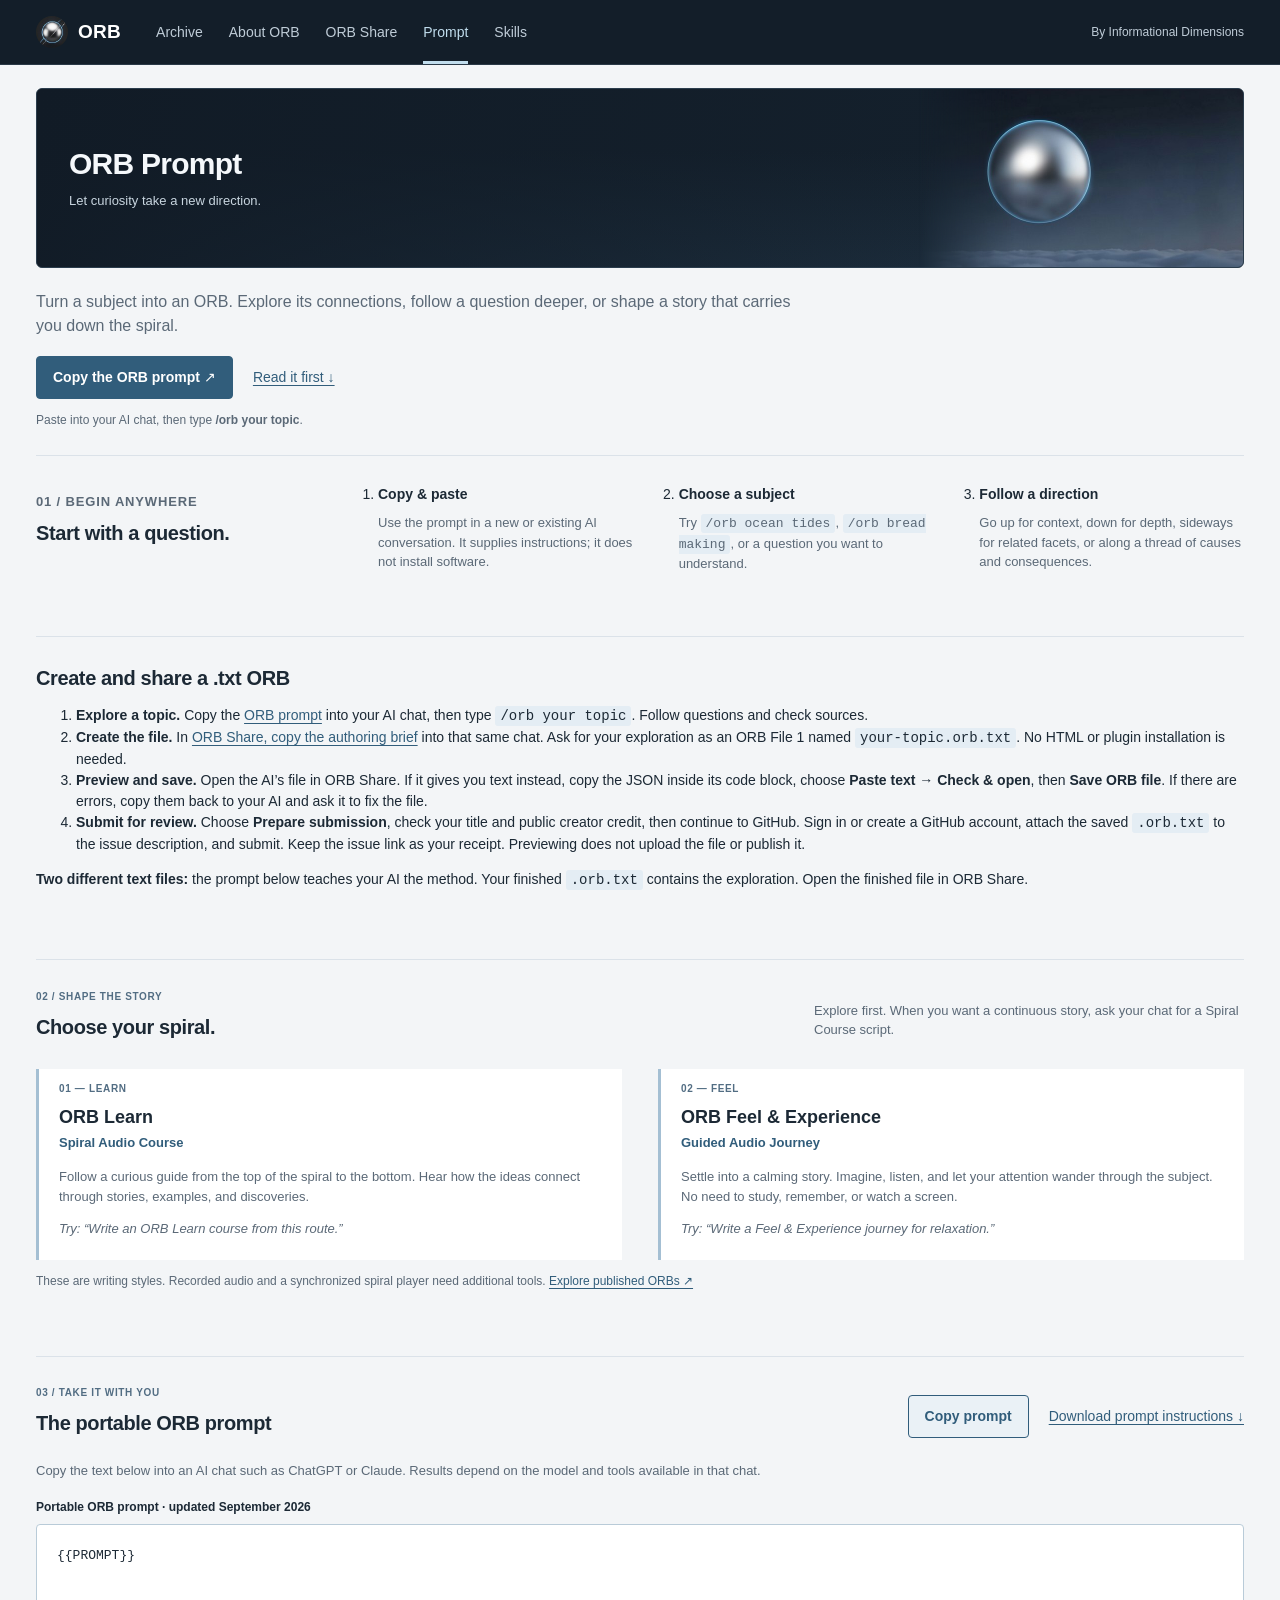
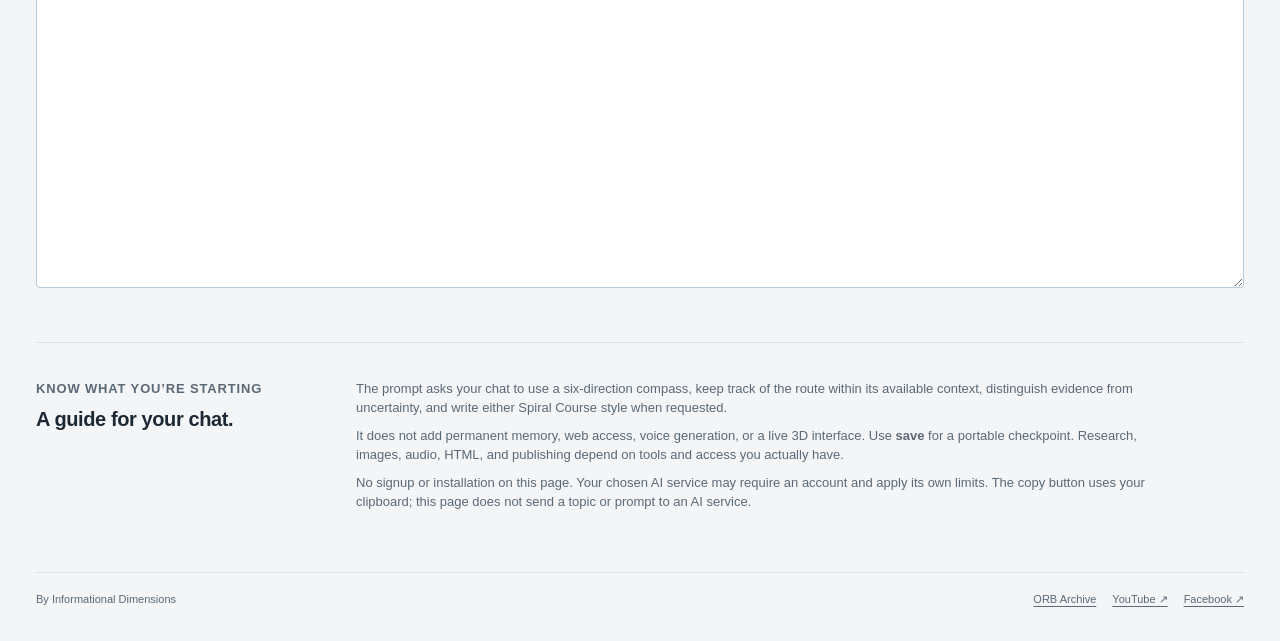
==== commit 2c5136ff: "Align the ORB File newcomer instructions Explain the same explore, create .orb.txt, preview, save an" ====
--- a/page-template.html
+++ b/page-template.html
@@ -1,22 +1,23 @@
-<!doctype html>
-<html lang="en">
-<head>
-<meta charset="utf-8"><meta name="viewport" content="width=device-width,initial-scale=1">
-<title>ORB · A new direction for your curiosity</title>
-<meta name="description" content="Copy the ORB prompt for six-direction chat exploration and two Spiral Course styles: Learn and Feel & Experience. No plugin installation required.">
-<link rel="stylesheet" href="site-shell.css?v=unified-1"><link rel="stylesheet" href="style.css?v=unified-1">
-<link rel="icon" href="favicon.svg" type="image/svg+xml">
-</head>
-<body>
-<a class="skip" href="#prompt">Skip to the prompt</a>
-<header class="site-header"><div class="header-inner"><a class="brand" href="https://visualizationcreation.github.io/orb-archive/" aria-label="ORB archive home">ORB</a><nav class="nav" aria-label="Main navigation"><a href="https://visualizationcreation.github.io/orb-archive/">Archive</a><a href="https://visualizationcreation.github.io/orb-archive/about.html">About ORB</a><a href="https://visualizationcreation.github.io/orb-archive/#share">Share an ORB</a><a href="https://visualizationcreation.github.io/orbbasic/" aria-current="page">Prompt</a><a href="https://visualizationcreation.github.io/orbplugin/">Skills</a></nav><span class="attribution">By Informational Dimensions</span></div></header>
-<main class="workspace">
-<div class="workspace-heading"><h1>ORB Prompt</h1><p>Let curiosity take a new direction.</p></div>
-<section class="intro-section" aria-label="Get started"><p class="intro">Turn a subject into an ORB. Explore its connections, follow a question deeper, or shape a story that carries you down the spiral.</p><div class="actions"><button class="primary" id="copyButton" type="button" hidden>Copy the ORB prompt ↗</button><a href="#prompt">Read it first ↓</a></div><p class="hint">Paste into your AI chat, then type <strong>/orb your topic</strong>.</p><p id="status" class="status" role="status" aria-live="polite"></p></section>
-<section class="how section" id="how" aria-labelledby="how-title"><div><p class="eyebrow">01 / Begin anywhere</p><h2 id="how-title">Start with a question.</h2></div><ol><li><b>Copy & paste</b><p>Use the prompt in a new or existing AI conversation. It supplies instructions; it does not install software.</p></li><li><b>Choose a subject</b><p>Try <code>/orb ocean tides</code>, <code>/orb bread making</code>, or a question you want to understand.</p></li><li><b>Follow a direction</b><p>Go up for context, down for depth, sideways for related facets, or along a thread of causes and consequences.</p></li></ol></section>
-<section class="modes section" aria-labelledby="modes-title"><div class="section-heading"><div><p class="eyebrow">02 / Shape the story</p><h2 id="modes-title">Choose your spiral.</h2></div><p>Explore first. When you want a continuous story, ask your chat for a Spiral Course script.</p></div><div class="mode-list"><article><span class="mode-number">01 — LEARN</span><h3>ORB Learn</h3><p class="subtitle">Spiral Audio Course</p><p>Follow a curious guide from the top of the spiral to the bottom. Hear how the ideas connect through stories, examples, and discoveries.</p><p class="example">Try: “Write an ORB Learn course from this route.”</p></article><article><span class="mode-number">02 — FEEL</span><h3>ORB Feel &amp; Experience</h3><p class="subtitle">Guided Audio Journey</p><p>Settle into a calming story. Imagine, listen, and let your attention wander through the subject. No need to study, remember, or watch a screen.</p><p class="example">Try: “Write a Feel &amp; Experience journey for relaxation.”</p></article></div><p class="mode-note">These are writing styles. Recorded audio and a synchronized spiral player need additional tools. <a href="https://visualizationcreation.github.io/orb-archive/">Explore published ORBs ↗</a></p></section>
-<section class="section prompt-section" id="prompt" aria-labelledby="prompt-title"><div class="section-heading"><div><p class="eyebrow">03 / Take it with you</p><h2 id="prompt-title">The portable ORB prompt</h2></div><div class="prompt-actions"><button class="secondary" id="copyBottom" type="button" hidden>Copy prompt</button><a href="orb-prompt.txt" download="ORB-Spiral-Courses-Prompt.txt">Download .txt ↓</a></div></div><p class="prompt-intro">Copy the text below into an AI chat such as ChatGPT or Claude. Results depend on the model and tools available in that chat.</p><label for="promptText">Portable ORB prompt · updated September 2026</label><textarea id="promptText" readonly spellcheck="false" rows="15">{{PROMPT}}</textarea><p id="manualHint" class="hint" hidden>Automatic copying was blocked. The prompt is selected above. Press Ctrl+C or ⌘C, or touch and hold to copy. You can also download the text file.</p><noscript><p class="hint">Select the prompt and copy it, or use Download .txt. No JavaScript is needed for either option.</p></noscript></section>
-<section class="section expectations" aria-labelledby="expect-title"><div><p class="eyebrow">Know what you’re starting</p><h2 id="expect-title">A guide for your chat.</h2></div><div><p>The prompt asks your chat to use a six-direction compass, keep track of the route within its available context, distinguish evidence from uncertainty, and write either Spiral Course style when requested.</p><p>It does not add permanent memory, web access, voice generation, or a live 3D interface. Use <strong>save</strong> for a portable checkpoint. Research, images, audio, HTML, and publishing depend on tools and access you actually have.</p><p class="quiet">No signup or installation on this page. Your chosen AI service may require an account and apply its own limits. The copy button uses your clipboard; this page does not send a topic or prompt to an AI service.</p></div></section>
-<footer class="footer"><span class="credit">By Informational Dimensions</span><a href="https://visualizationcreation.github.io/orb-archive/">ORB Archive</a><a href="https://www.youtube.com/@OrbJourneys">YouTube ↗</a><a href="https://www.facebook.com/profile.php?id=61593931813772">Facebook ↗</a></footer></main>
-<script src="app.js?v=unified-1"></script>
-</body></html>
+<!doctype html>
+<html lang="en">
+<head>
+<meta charset="utf-8"><meta name="viewport" content="width=device-width,initial-scale=1">
+<title>ORB · A new direction for your curiosity</title>
+<meta name="description" content="Copy the ORB prompt for six-direction chat exploration and two Spiral Course styles: Learn and Feel & Experience. No plugin installation required.">
+<link rel="stylesheet" href="site-shell.css?v=unified-1"><link rel="stylesheet" href="style.css?v=unified-1">
+<link rel="icon" href="favicon.svg" type="image/svg+xml">
+</head>
+<body>
+<a class="skip" href="#prompt">Skip to the prompt</a>
+<header class="site-header"><div class="header-inner"><a class="brand" href="https://visualizationcreation.github.io/orb-archive/" aria-label="ORB archive home">ORB</a><nav class="nav" aria-label="Main navigation"><a href="https://visualizationcreation.github.io/orb-archive/">Archive</a><a href="https://visualizationcreation.github.io/orb-archive/about.html">About ORB</a><a href="https://visualizationcreation.github.io/orb-share/tool.html">ORB Share</a><a href="https://visualizationcreation.github.io/orbbasic/" aria-current="page">Prompt</a><a href="https://visualizationcreation.github.io/orbplugin/">Skills</a></nav><span class="attribution">By Informational Dimensions</span></div></header>
+<main class="workspace">
+<div class="workspace-heading"><h1>ORB Prompt</h1><p>Let curiosity take a new direction.</p></div>
+<section class="intro-section" aria-label="Get started"><p class="intro">Turn a subject into an ORB. Explore its connections, follow a question deeper, or shape a story that carries you down the spiral.</p><div class="actions"><button class="primary" id="copyButton" type="button" hidden>Copy the ORB prompt ↗</button><a href="#prompt">Read it first ↓</a></div><p class="hint">Paste into your AI chat, then type <strong>/orb your topic</strong>.</p><p id="status" class="status" role="status" aria-live="polite"></p></section>
+<section class="how section" id="how" aria-labelledby="how-title"><div><p class="eyebrow">01 / Begin anywhere</p><h2 id="how-title">Start with a question.</h2></div><ol><li><b>Copy & paste</b><p>Use the prompt in a new or existing AI conversation. It supplies instructions; it does not install software.</p></li><li><b>Choose a subject</b><p>Try <code>/orb ocean tides</code>, <code>/orb bread making</code>, or a question you want to understand.</p></li><li><b>Follow a direction</b><p>Go up for context, down for depth, sideways for related facets, or along a thread of causes and consequences.</p></li></ol></section>
+<section class="section" id="share-file"><h2>Create and share a .txt ORB</h2><ol><li><strong>Explore a topic.</strong> Copy the <a href="https://visualizationcreation.github.io/orbbasic/">ORB prompt</a> into your AI chat, then type <code>/orb your topic</code>. Follow questions and check sources.</li><li><strong>Create the file.</strong> In <a href="https://visualizationcreation.github.io/orb-share/tool.html#author">ORB Share, copy the authoring brief</a> into that same chat. Ask for your exploration as an ORB File 1 named <code>your-topic.orb.txt</code>. No HTML or plugin installation is needed.</li><li><strong>Preview and save.</strong> Open the AI’s file in ORB Share. If it gives you text instead, copy the JSON inside its code block, choose <strong>Paste text → Check &amp; open</strong>, then <strong>Save ORB file</strong>. If there are errors, copy them back to your AI and ask it to fix the file.</li><li><strong>Submit for review.</strong> Choose <strong>Prepare submission</strong>, check your title and public creator credit, then continue to GitHub. Sign in or create a GitHub account, attach the saved <code>.orb.txt</code> to the issue description, and submit. Keep the issue link as your receipt. Previewing does not upload the file or publish it.</li></ol><p><strong>Two different text files:</strong> the prompt below teaches your AI the method. Your finished <code>.orb.txt</code> contains the exploration. Open the finished file in ORB Share.</p></section>
+<section class="modes section" aria-labelledby="modes-title"><div class="section-heading"><div><p class="eyebrow">02 / Shape the story</p><h2 id="modes-title">Choose your spiral.</h2></div><p>Explore first. When you want a continuous story, ask your chat for a Spiral Course script.</p></div><div class="mode-list"><article><span class="mode-number">01 — LEARN</span><h3>ORB Learn</h3><p class="subtitle">Spiral Audio Course</p><p>Follow a curious guide from the top of the spiral to the bottom. Hear how the ideas connect through stories, examples, and discoveries.</p><p class="example">Try: “Write an ORB Learn course from this route.”</p></article><article><span class="mode-number">02 — FEEL</span><h3>ORB Feel &amp; Experience</h3><p class="subtitle">Guided Audio Journey</p><p>Settle into a calming story. Imagine, listen, and let your attention wander through the subject. No need to study, remember, or watch a screen.</p><p class="example">Try: “Write a Feel &amp; Experience journey for relaxation.”</p></article></div><p class="mode-note">These are writing styles. Recorded audio and a synchronized spiral player need additional tools. <a href="https://visualizationcreation.github.io/orb-archive/">Explore published ORBs ↗</a></p></section>
+<section class="section prompt-section" id="prompt" aria-labelledby="prompt-title"><div class="section-heading"><div><p class="eyebrow">03 / Take it with you</p><h2 id="prompt-title">The portable ORB prompt</h2></div><div class="prompt-actions"><button class="secondary" id="copyBottom" type="button" hidden>Copy prompt</button><a href="orb-prompt.txt" download="ORB-Spiral-Courses-Prompt.txt">Download prompt instructions ↓</a></div></div><p class="prompt-intro">Copy the text below into an AI chat such as ChatGPT or Claude. Results depend on the model and tools available in that chat.</p><label for="promptText">Portable ORB prompt · updated September 2026</label><textarea id="promptText" readonly spellcheck="false" rows="15">{{PROMPT}}</textarea><p id="manualHint" class="hint" hidden>Automatic copying was blocked. The prompt is selected above. Press Ctrl+C or ⌘C, or touch and hold to copy. You can also download the text file.</p><noscript><p class="hint">Select the prompt and copy it, or use Download .txt. No JavaScript is needed for either option.</p></noscript></section>
+<section class="section expectations" aria-labelledby="expect-title"><div><p class="eyebrow">Know what you’re starting</p><h2 id="expect-title">A guide for your chat.</h2></div><div><p>The prompt asks your chat to use a six-direction compass, keep track of the route within its available context, distinguish evidence from uncertainty, and write either Spiral Course style when requested.</p><p>It does not add permanent memory, web access, voice generation, or a live 3D interface. Use <strong>save</strong> for a portable checkpoint. Research, images, audio, HTML, and publishing depend on tools and access you actually have.</p><p class="quiet">No signup or installation on this page. Your chosen AI service may require an account and apply its own limits. The copy button uses your clipboard; this page does not send a topic or prompt to an AI service.</p></div></section>
+<footer class="footer"><span class="credit">By Informational Dimensions</span><a href="https://visualizationcreation.github.io/orb-archive/">ORB Archive</a><a href="https://www.youtube.com/@OrbJourneys">YouTube ↗</a><a href="https://www.facebook.com/profile.php?id=61593931813772">Facebook ↗</a></footer></main>
+<script src="app.js?v=unified-1"></script>
+</body></html>
